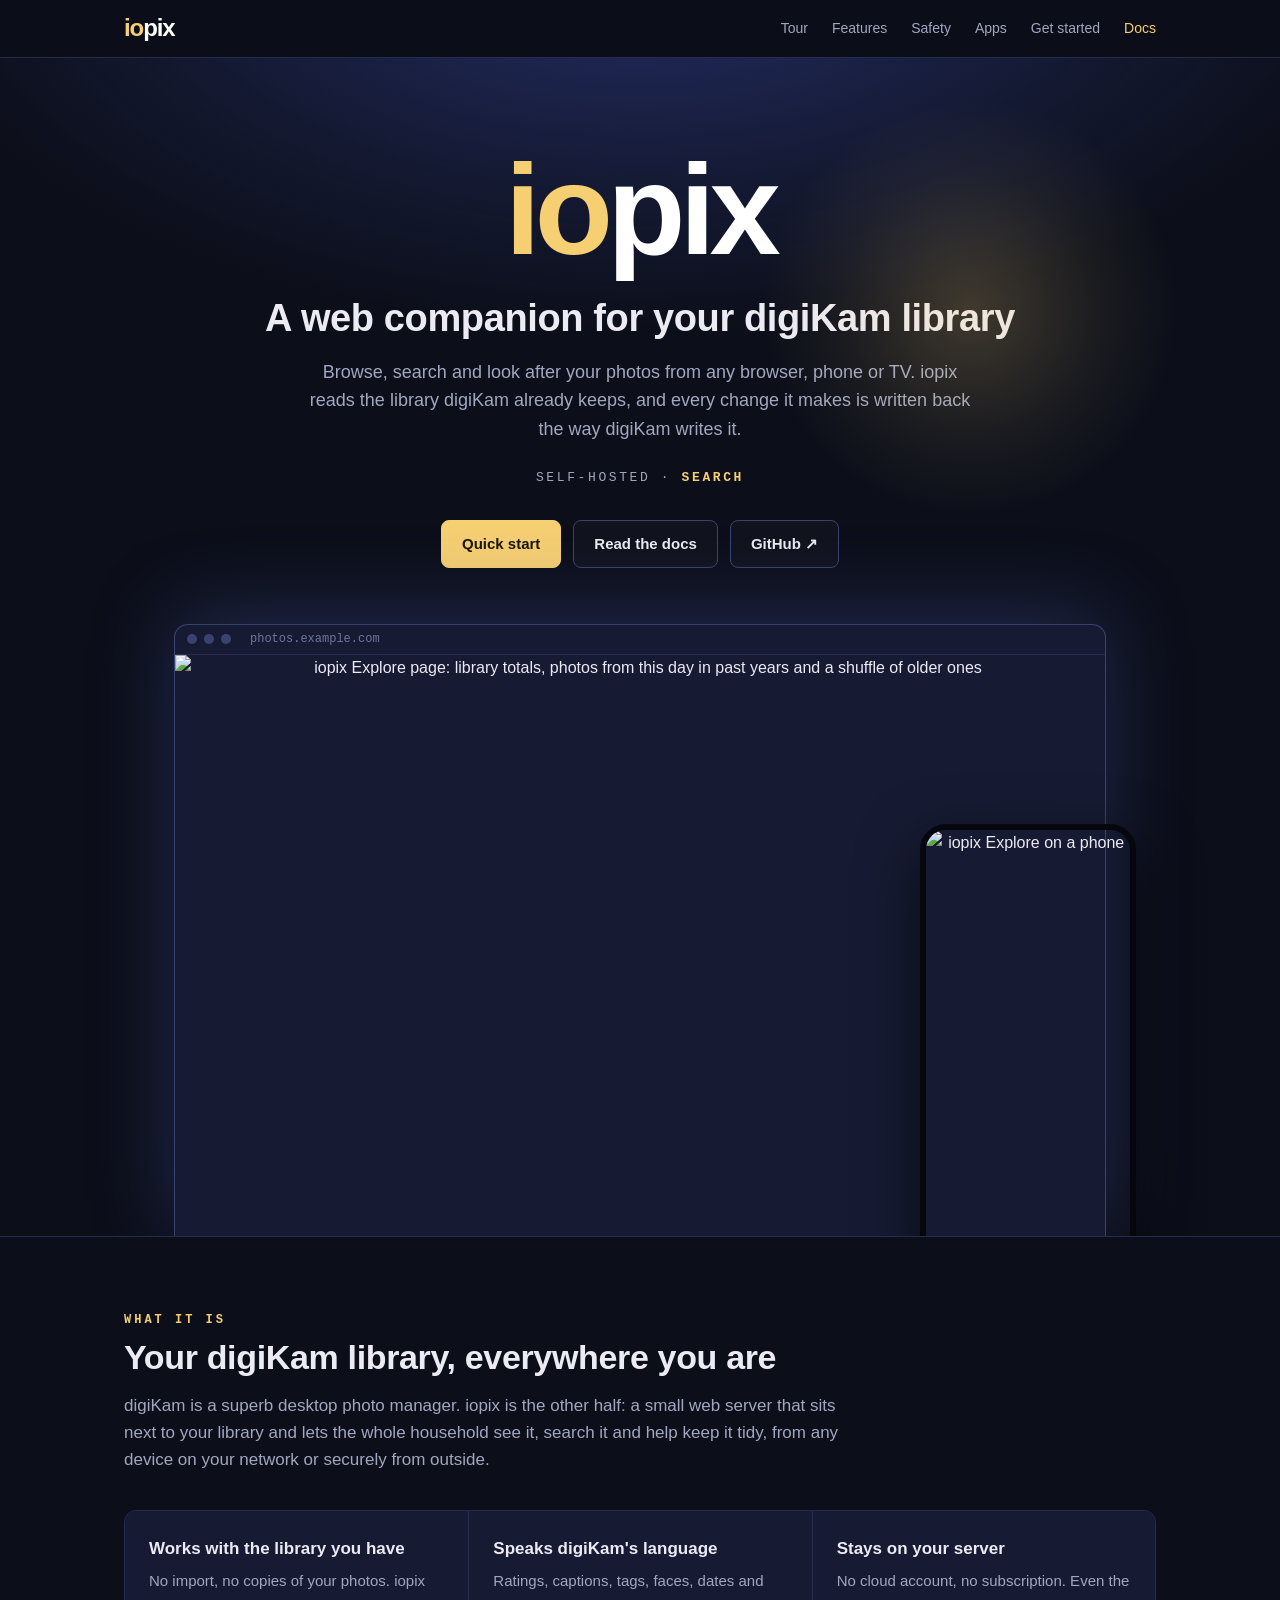
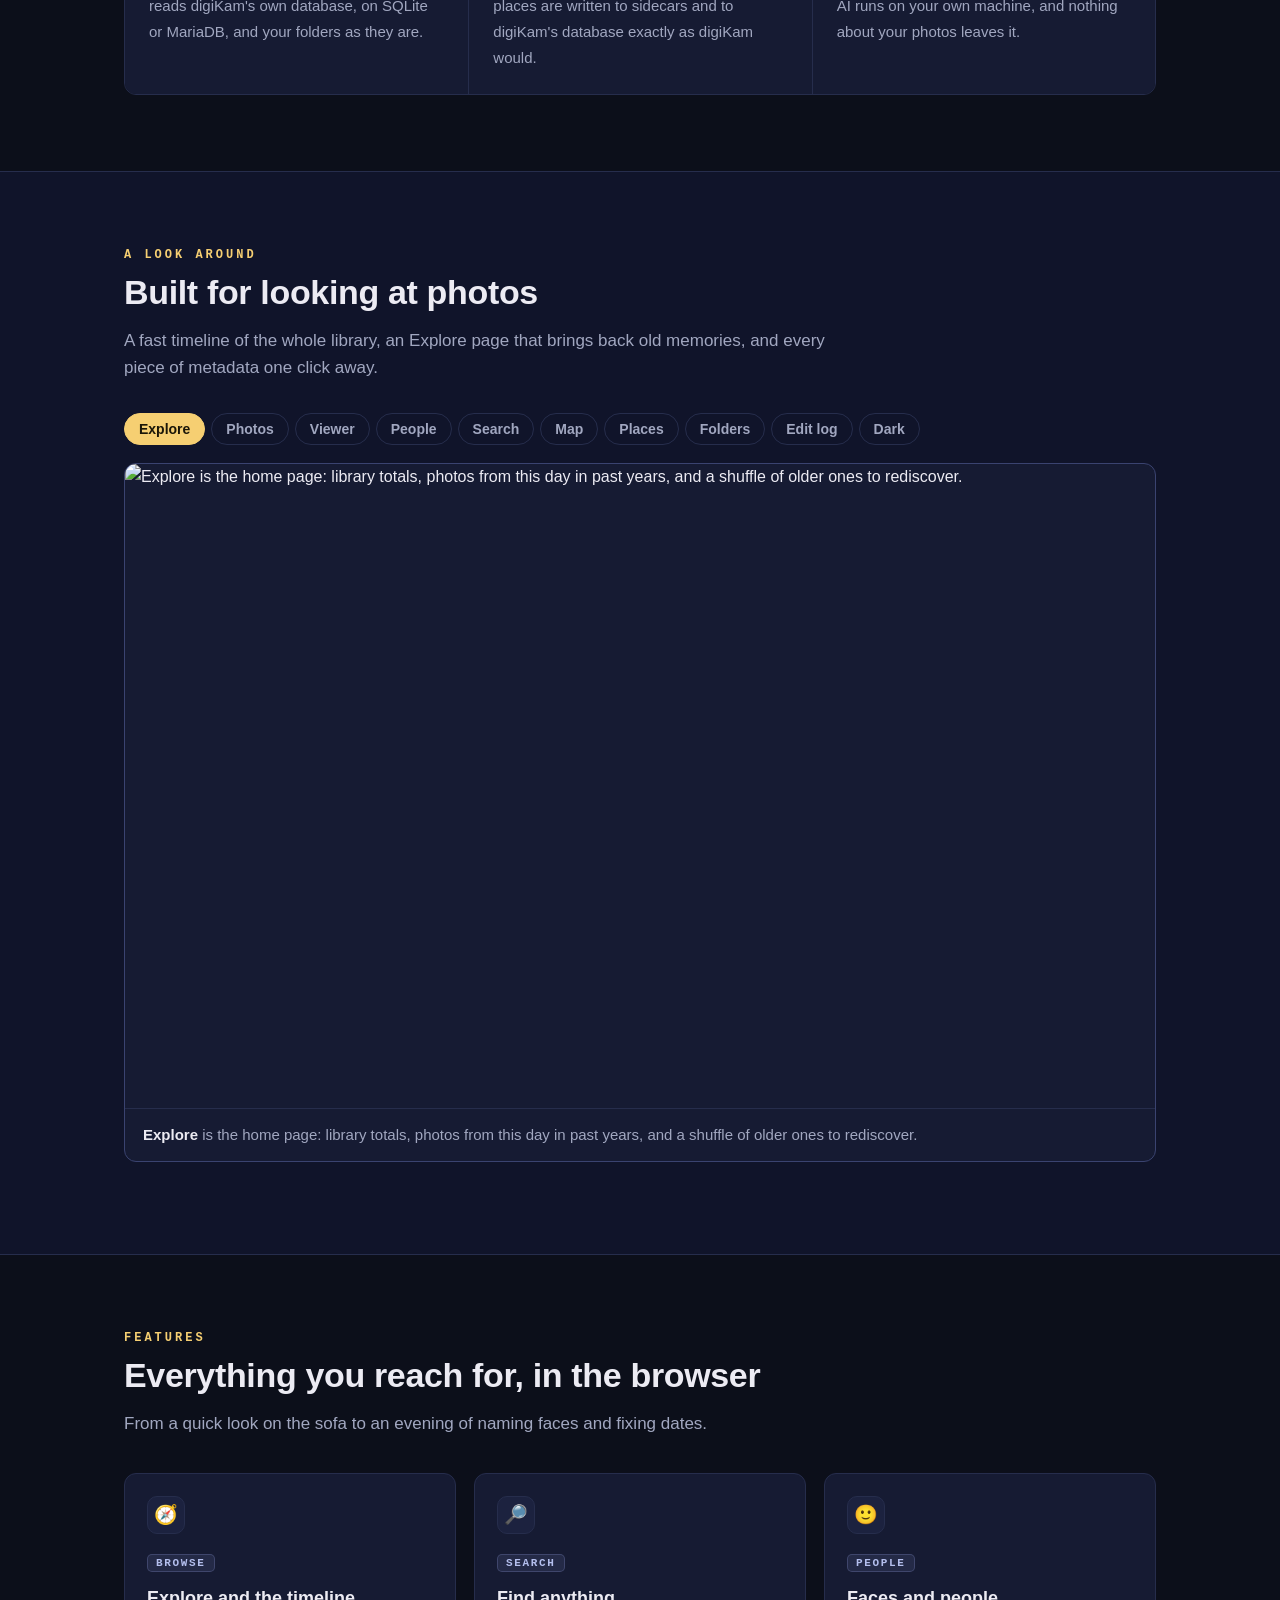
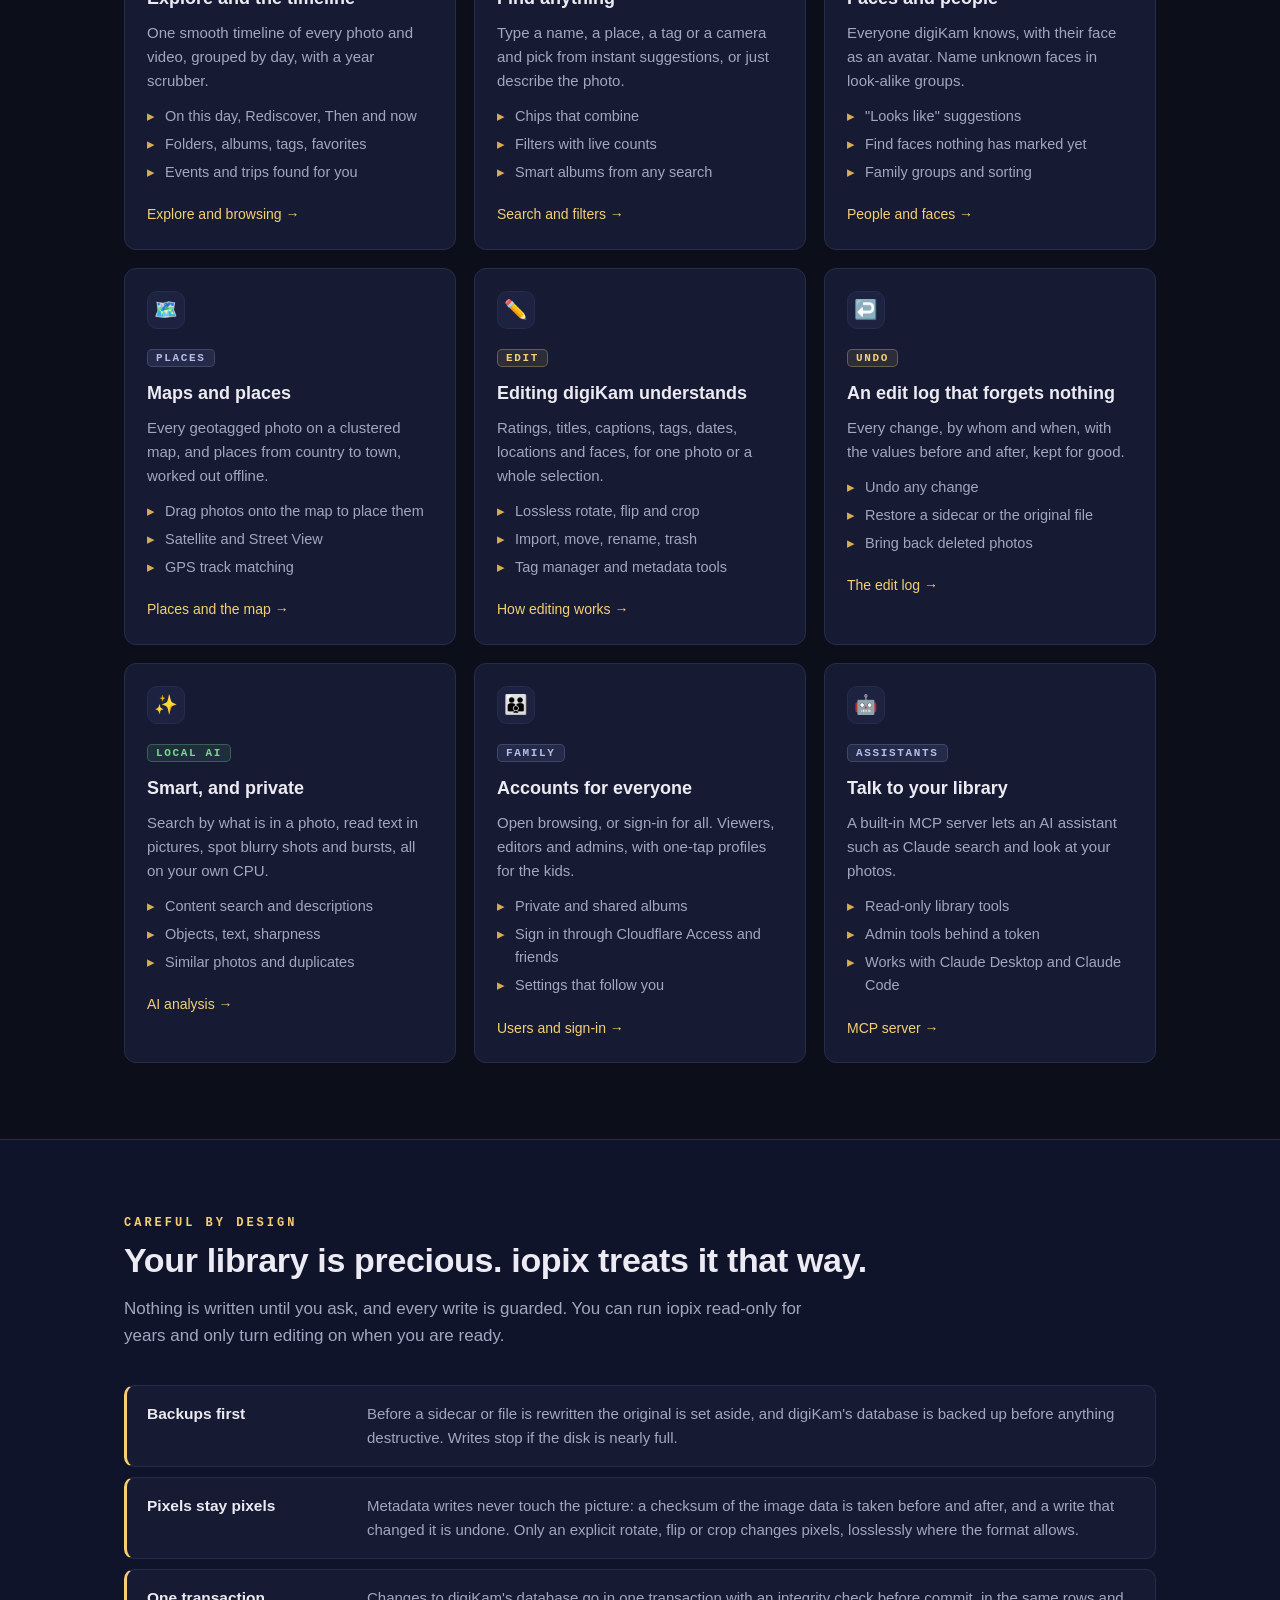
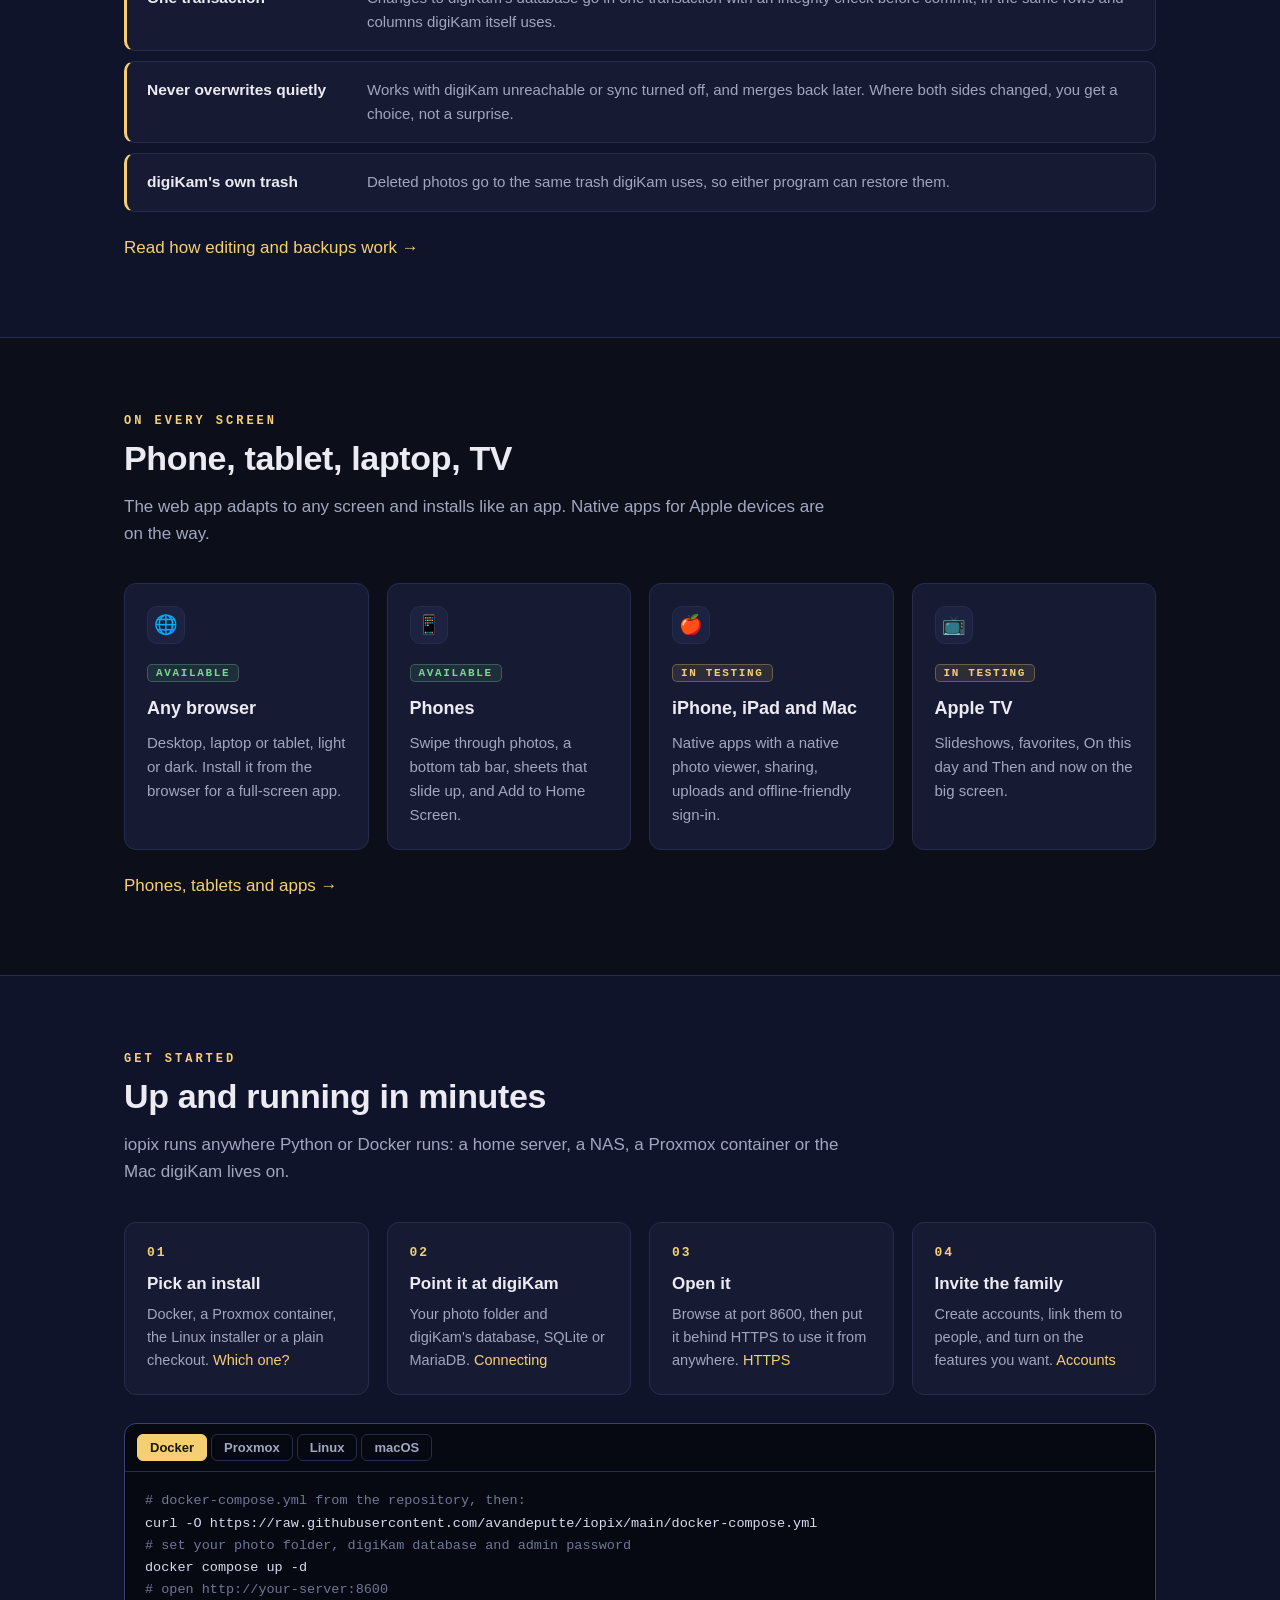
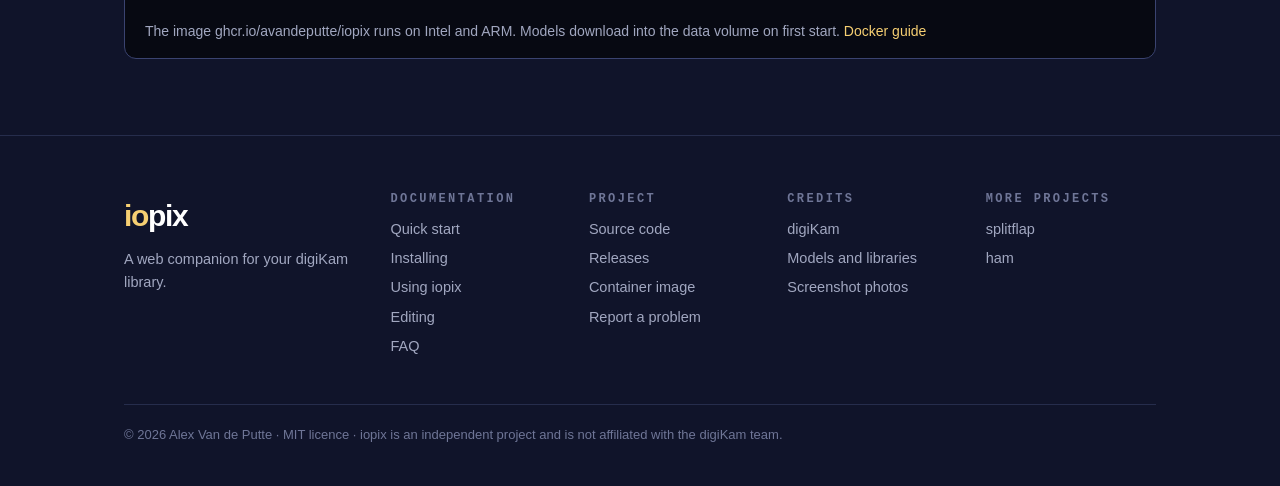
==== site/home/index.html @ 5d55054c "Add the iopix.net website (home page + docs) A hand-written home page and MkDocs Material documentat" ====
<!doctype html>
<html lang="en">
<head>
<meta charset="utf-8">
<meta name="viewport" content="width=device-width, initial-scale=1">
<title>iopix · a web companion for your digiKam library</title>
<meta name="description" content="iopix puts your digiKam photo library in the browser: browse, search, name faces, tag, map and edit from any device, written back the way digiKam writes it. Self-hosted, with local AI.">
<meta property="og:title" content="iopix · a web companion for your digiKam library">
<meta property="og:description" content="Browse, search and manage your digiKam library from any browser. Self-hosted, careful with your files, with local AI.">
<meta property="og:image" content="https://iopix.net/img/explore.jpg">
<meta property="og:url" content="https://iopix.net/">
<meta name="theme-color" content="#0c0f1a">
<link rel="icon" href="favicon.svg" type="image/svg+xml">
<link rel="canonical" href="https://iopix.net/">
<style>
:root{
  --bg:#0c0f1a;--bg2:#10142a;--card:#161b33;--card2:#1c223f;
  --line:#262d4c;--line2:#3a4370;
  --text:#ecebf3;--muted:#a1a7c0;--faint:#6f7697;
  --gold:#f6cf72;--gold-dim:#d6ad52;--gold-hi:#ffdc8c;--on-gold:#1a1608;
  --indigo:#3b4a8c;--indigo-lt:#8e9bdc;--sky:#b4bfee;--green:#7bd88f;
  --sans:-apple-system,BlinkMacSystemFont,'Segoe UI',Roboto,Helvetica,Arial,sans-serif;
  --mono:ui-monospace,SFMono-Regular,'Cascadia Mono','JetBrains Mono',Menlo,Consolas,monospace;
}
*{box-sizing:border-box}
html{scroll-behavior:smooth;scroll-padding-top:70px}
body{margin:0;background:var(--bg);color:var(--text);font:16px/1.6 var(--sans);-webkit-font-smoothing:antialiased}
a{color:var(--gold);text-decoration:none}
a:hover{text-decoration:underline}
img{max-width:100%;height:auto;display:block}
code{font:.9em var(--mono);background:var(--card2);border:1px solid var(--line);border-radius:6px;padding:.1em .4em}
.wrap{max-width:1080px;margin:0 auto;padding:0 24px}

/* wordmark: "io" sun gold, "pix" white on dark */
.wm{font-weight:800;letter-spacing:-.045em;white-space:nowrap}
.wm .io{color:var(--gold)}.wm .pix{color:#fff}

/* nav */
nav.top{position:sticky;top:0;z-index:10;height:58px;background:rgba(12,15,26,.85);backdrop-filter:blur(12px);-webkit-backdrop-filter:blur(12px);border-bottom:1px solid var(--line)}
nav.top .wrap{display:flex;align-items:center;height:100%;gap:28px}
nav.top .wm{font-size:24px}
nav.top .wm:hover{text-decoration:none}
nav.top .links{margin-left:auto;display:flex;gap:24px;font-size:14px}
nav.top .links a{color:var(--muted)}
nav.top .links a:hover{color:var(--text);text-decoration:none}
nav.top .links a.cta{color:var(--gold)}
@media (max-width:760px){nav.top .links a:not(.cta){display:none}}

/* hero */
header.hero{position:relative;overflow:hidden;padding:88px 0 0;text-align:center;
  background:radial-gradient(1000px 520px at 50% -10%,#26306a 0%,rgba(38,48,106,.35) 45%,transparent 75%),var(--bg)}
.sun{position:absolute;left:50%;top:40px;width:420px;height:420px;margin-left:120px;border-radius:50%;
  background:radial-gradient(circle,rgba(246,207,114,.22) 0%,rgba(246,207,114,.06) 45%,transparent 70%);pointer-events:none}
.hero .wm.big{font-size:clamp(64px,12vw,128px);line-height:1;display:inline-block}
.hero h1{font-size:clamp(24px,3.6vw,38px);line-height:1.2;margin:22px auto 0;max-width:780px;font-weight:700;letter-spacing:-.01em}
.hero .sub{color:var(--muted);font-size:18px;max-width:680px;margin:16px auto 0}
.rotor{font:13px var(--mono);color:var(--muted);letter-spacing:.2em;text-transform:uppercase;margin-top:26px;height:20px}
.rotor b{color:var(--gold);font-weight:600}
.btns{display:flex;gap:12px;justify-content:center;flex-wrap:wrap;margin-top:30px}
.btn{display:inline-block;padding:11px 20px;border-radius:8px;font-weight:600;font-size:15px;border:1px solid var(--line2);color:var(--text);background:rgba(255,255,255,.02)}
.btn:hover{text-decoration:none;border-color:var(--muted)}
.btn.primary{background:var(--gold);border-color:var(--gold);color:var(--on-gold)}
.btn.primary:hover{background:var(--gold-hi)}
.stage{position:relative;max-width:980px;margin:56px auto 0;padding:0 24px}
.frame{border:1px solid var(--line2);border-bottom:0;border-radius:14px 14px 0 0;overflow:hidden;background:var(--card);box-shadow:0 -10px 80px rgba(59,74,140,.45)}
.frame .bar{height:30px;display:flex;align-items:center;gap:7px;padding:0 12px;border-bottom:1px solid var(--line)}
.frame .bar i{width:10px;height:10px;border-radius:50%;background:var(--line2)}
.frame .bar span{margin-left:12px;font:12px var(--mono);color:var(--faint)}
.phone{position:absolute;right:-6px;bottom:-40px;width:22%;min-width:120px;border:6px solid #05070d;border-radius:26px;overflow:hidden;box-shadow:0 20px 60px rgba(0,0,0,.6)}
@media (max-width:640px){.phone{display:none}}

/* sections */
section{padding:76px 0;border-top:1px solid var(--line)}
section.alt{background:var(--bg2)}
.kicker{font:600 12px var(--mono);letter-spacing:.25em;text-transform:uppercase;color:var(--gold);margin:0 0 10px}
h2{font-size:clamp(26px,3.4vw,34px);line-height:1.2;margin:0;letter-spacing:-.01em}
.lead{color:var(--muted);font-size:17px;max-width:720px;margin:14px 0 0}
.grid{display:grid;gap:18px;margin-top:36px}
.g3{grid-template-columns:repeat(3,1fr)}.g2{grid-template-columns:repeat(2,1fr)}.g4{grid-template-columns:repeat(4,1fr)}
@media (max-width:900px){.g3,.g4{grid-template-columns:repeat(2,1fr)}}
@media (max-width:600px){.g3,.g4,.g2{grid-template-columns:1fr}}
.card{background:var(--card);border:1px solid var(--line);border-radius:12px;padding:22px;transition:transform .15s,border-color .15s}
.card:hover{transform:translateY(-2px);border-color:var(--line2)}
.card h3{margin:0 0 8px;font-size:18px}
.card p{margin:0;color:var(--muted);font-size:15px}
.card ul{margin:12px 0 0;padding:0;list-style:none;color:var(--muted);font-size:14.5px}
.card li{padding-left:18px;position:relative;margin:5px 0}
.card li::before{content:"▸";position:absolute;left:0;color:var(--gold-dim)}
.card .more{display:inline-block;margin-top:14px;font-size:14px}
.chip{display:inline-block;font:600 11px var(--mono);letter-spacing:.15em;text-transform:uppercase;color:var(--sky);background:rgba(142,155,220,.12);border:1px solid rgba(142,155,220,.25);border-radius:5px;padding:2px 8px;margin-bottom:12px}
.chip.gold{color:var(--gold);background:rgba(246,207,114,.1);border-color:rgba(246,207,114,.3)}
.chip.green{color:var(--green);background:rgba(123,216,143,.1);border-color:rgba(123,216,143,.3)}
.ico{width:38px;height:38px;border-radius:10px;display:grid;place-items:center;background:var(--card2);border:1px solid var(--line);margin-bottom:14px;font-size:19px}

/* three promises */
.promise{display:grid;grid-template-columns:repeat(3,1fr);gap:0;margin-top:36px;border:1px solid var(--line);border-radius:12px;overflow:hidden}
.promise div{padding:24px;background:var(--card)}
.promise div+div{border-left:1px solid var(--line)}
.promise b{display:block;font-size:17px;margin-bottom:6px}
.promise span{color:var(--muted);font-size:15px}
@media (max-width:760px){.promise{grid-template-columns:1fr}.promise div+div{border-left:0;border-top:1px solid var(--line)}}

/* tour */
.tabs{display:flex;flex-wrap:wrap;gap:6px;margin-top:32px}
.tabs button{font:600 14px var(--sans);color:var(--muted);background:transparent;border:1px solid var(--line);border-radius:999px;padding:7px 14px;cursor:pointer}
.tabs button:hover{color:var(--text);border-color:var(--line2)}
.tabs button[aria-selected=true]{color:var(--on-gold);background:var(--gold);border-color:var(--gold)}
.shot{margin-top:18px;border:1px solid var(--line2);border-radius:12px;overflow:hidden;background:var(--card)}
.shot img{width:100%;aspect-ratio:16/10;object-fit:cover}
.shot p{margin:0;padding:14px 18px;color:var(--muted);font-size:15px;border-top:1px solid var(--line)}
.shot p b{color:var(--text)}

/* safety stack */
.stack{margin-top:36px;display:grid;gap:10px}
.layer{display:grid;grid-template-columns:200px 1fr;gap:20px;align-items:start;background:var(--card);border:1px solid var(--line);border-left:3px solid var(--gold);border-radius:10px;padding:16px 20px}
.layer b{font-size:15.5px}
.layer span{color:var(--muted);font-size:15px}
@media (max-width:640px){.layer{grid-template-columns:1fr;gap:4px}}

/* install */
.steps{counter-reset:s;display:grid;grid-template-columns:repeat(4,1fr);gap:18px;margin-top:36px}
@media (max-width:900px){.steps{grid-template-columns:repeat(2,1fr)}}
@media (max-width:600px){.steps{grid-template-columns:1fr}}
.step{counter-increment:s;background:var(--card);border:1px solid var(--line);border-radius:12px;padding:22px}
.step::before{content:counter(s,decimal-leading-zero);display:block;font:700 13px var(--mono);color:var(--gold);letter-spacing:.15em;margin-bottom:10px}
.step h3{margin:0 0 6px;font-size:17px}
.step p{margin:0;color:var(--muted);font-size:14.5px}
.term{margin-top:28px;background:#070912;border:1px solid var(--line2);border-radius:12px;overflow:hidden}
.term .tabs{margin:0;padding:10px 12px;border-bottom:1px solid var(--line);gap:4px}
.term .tabs button{border-radius:6px;padding:5px 12px;font-size:13px}
.term pre{margin:0;padding:18px 20px;font:13.5px/1.65 var(--mono);color:#d8dcf0;overflow-x:auto}
.term pre .c{color:var(--faint)}
.term .note{padding:0 20px 16px;color:var(--muted);font-size:14px;margin:0}

/* footer */
footer{border-top:1px solid var(--line);padding:56px 0 40px;background:var(--bg2)}
.fcols{display:grid;grid-template-columns:1.4fr repeat(4,1fr);gap:28px}
@media (max-width:860px){.fcols{grid-template-columns:repeat(2,1fr)}}
.fcols h4{font:600 12px var(--mono);letter-spacing:.2em;text-transform:uppercase;color:var(--faint);margin:0 0 12px}
.fcols a{display:block;color:var(--muted);font-size:14.5px;margin:6px 0}
.fcols a:hover{color:var(--text)}
.fcols .wm{font-size:30px}
.fcols p{color:var(--muted);font-size:14.5px;margin:8px 0 0}
.fine{margin-top:40px;padding-top:20px;border-top:1px solid var(--line);color:var(--faint);font-size:13px}
@media (prefers-reduced-motion:reduce){*{transition:none!important;scroll-behavior:auto!important}}
</style>
</head>
<body>

<nav class="top"><div class="wrap">
  <a class="wm" href="./" aria-label="iopix home"><span class="io">io</span><span class="pix">pix</span></a>
  <div class="links">
    <a href="#tour">Tour</a>
    <a href="#features">Features</a>
    <a href="#careful">Safety</a>
    <a href="#apps">Apps</a>
    <a href="#start">Get started</a>
    <a class="cta" href="docs/">Docs</a>
  </div>
</div></nav>

<header class="hero">
  <div class="sun" aria-hidden="true"></div>
  <div class="wrap">
    <span class="wm big"><span class="io">io</span><span class="pix">pix</span></span>
    <h1>A web companion for your digiKam library</h1>
    <p class="sub">Browse, search and look after your photos from any browser, phone or TV. iopix reads the library digiKam already keeps, and every change it makes is written back the way digiKam writes it.</p>
    <div class="rotor" aria-hidden="true">Self-hosted · <b id="rotor">Browse</b></div>
    <div class="btns">
      <a class="btn primary" href="docs/start/quick-start/">Quick start</a>
      <a class="btn" href="docs/">Read the docs</a>
      <a class="btn" href="https://github.com/avandeputte/iopix">GitHub ↗</a>
    </div>
  </div>
  <div class="stage">
    <div class="frame">
      <div class="bar"><i></i><i></i><i></i><span>photos.example.com</span></div>
      <img src="img/explore.jpg" width="1920" height="1200" alt="iopix Explore page: library totals, photos from this day in past years and a shuffle of older ones">
    </div>
    <div class="phone"><img src="img/phone-explore.jpg" width="780" height="1688" alt="iopix Explore on a phone"></div>
  </div>
</header>

<section id="what">
  <div class="wrap">
    <p class="kicker">What it is</p>
    <h2>Your digiKam library, everywhere you are</h2>
    <p class="lead">digiKam is a superb desktop photo manager. iopix is the other half: a small web server that sits next to your library and lets the whole household see it, search it and help keep it tidy, from any device on your network or securely from outside.</p>
    <div class="promise">
      <div><b>Works with the library you have</b><span>No import, no copies of your photos. iopix reads digiKam's own database, on SQLite or MariaDB, and your folders as they are.</span></div>
      <div><b>Speaks digiKam's language</b><span>Ratings, captions, tags, faces, dates and places are written to sidecars and to digiKam's database exactly as digiKam would.</span></div>
      <div><b>Stays on your server</b><span>No cloud account, no subscription. Even the AI runs on your own machine, and nothing about your photos leaves it.</span></div>
    </div>
  </div>
</section>

<section id="tour" class="alt">
  <div class="wrap">
    <p class="kicker">A look around</p>
    <h2>Built for looking at photos</h2>
    <p class="lead">A fast timeline of the whole library, an Explore page that brings back old memories, and every piece of metadata one click away.</p>
    <div class="tabs" role="tablist" id="tourTabs"></div>
    <figure class="shot" style="margin-inline:0">
      <img id="tourImg" src="img/explore.jpg" width="1920" height="1200" alt="" loading="lazy">
      <p id="tourCap"></p>
    </figure>
  </div>
</section>

<section id="features">
  <div class="wrap">
    <p class="kicker">Features</p>
    <h2>Everything you reach for, in the browser</h2>
    <p class="lead">From a quick look on the sofa to an evening of naming faces and fixing dates.</p>
    <div class="grid g3">
      <div class="card"><div class="ico">🧭</div><span class="chip">Browse</span><h3>Explore and the timeline</h3><p>One smooth timeline of every photo and video, grouped by day, with a year scrubber.</p><ul><li>On this day, Rediscover, Then and now</li><li>Folders, albums, tags, favorites</li><li>Events and trips found for you</li></ul><a class="more" href="docs/use/explore/">Explore and browsing →</a></div>
      <div class="card"><div class="ico">🔎</div><span class="chip">Search</span><h3>Find anything</h3><p>Type a name, a place, a tag or a camera and pick from instant suggestions, or just describe the photo.</p><ul><li>Chips that combine</li><li>Filters with live counts</li><li>Smart albums from any search</li></ul><a class="more" href="docs/use/search/">Search and filters →</a></div>
      <div class="card"><div class="ico">🙂</div><span class="chip">People</span><h3>Faces and people</h3><p>Everyone digiKam knows, with their face as an avatar. Name unknown faces in look-alike groups.</p><ul><li>"Looks like" suggestions</li><li>Find faces nothing has marked yet</li><li>Family groups and sorting</li></ul><a class="more" href="docs/use/people/">People and faces →</a></div>
      <div class="card"><div class="ico">🗺️</div><span class="chip">Places</span><h3>Maps and places</h3><p>Every geotagged photo on a clustered map, and places from country to town, worked out offline.</p><ul><li>Drag photos onto the map to place them</li><li>Satellite and Street View</li><li>GPS track matching</li></ul><a class="more" href="docs/use/places/">Places and the map →</a></div>
      <div class="card"><div class="ico">✏️</div><span class="chip gold">Edit</span><h3>Editing digiKam understands</h3><p>Ratings, titles, captions, tags, dates, locations and faces, for one photo or a whole selection.</p><ul><li>Lossless rotate, flip and crop</li><li>Import, move, rename, trash</li><li>Tag manager and metadata tools</li></ul><a class="more" href="docs/edit/how-editing-works/">How editing works →</a></div>
      <div class="card"><div class="ico">↩️</div><span class="chip gold">Undo</span><h3>An edit log that forgets nothing</h3><p>Every change, by whom and when, with the values before and after, kept for good.</p><ul><li>Undo any change</li><li>Restore a sidecar or the original file</li><li>Bring back deleted photos</li></ul><a class="more" href="docs/edit/edit-log/">The edit log →</a></div>
      <div class="card"><div class="ico">✨</div><span class="chip green">Local AI</span><h3>Smart, and private</h3><p>Search by what is in a photo, read text in pictures, spot blurry shots and bursts, all on your own CPU.</p><ul><li>Content search and descriptions</li><li>Objects, text, sharpness</li><li>Similar photos and duplicates</li></ul><a class="more" href="docs/ai/overview/">AI analysis →</a></div>
      <div class="card"><div class="ico">👪</div><span class="chip">Family</span><h3>Accounts for everyone</h3><p>Open browsing, or sign-in for all. Viewers, editors and admins, with one-tap profiles for the kids.</p><ul><li>Private and shared albums</li><li>Sign in through Cloudflare Access and friends</li><li>Settings that follow you</li></ul><a class="more" href="docs/admin/users/">Users and sign-in →</a></div>
      <div class="card"><div class="ico">🤖</div><span class="chip">Assistants</span><h3>Talk to your library</h3><p>A built-in MCP server lets an AI assistant such as Claude search and look at your photos.</p><ul><li>Read-only library tools</li><li>Admin tools behind a token</li><li>Works with Claude Desktop and Claude Code</li></ul><a class="more" href="docs/integrations/mcp/">MCP server →</a></div>
    </div>
  </div>
</section>

<section id="careful" class="alt">
  <div class="wrap">
    <p class="kicker">Careful by design</p>
    <h2>Your library is precious. iopix treats it that way.</h2>
    <p class="lead">Nothing is written until you ask, and every write is guarded. You can run iopix read-only for years and only turn editing on when you are ready.</p>
    <div class="stack">
      <div class="layer"><b>Backups first</b><span>Before a sidecar or file is rewritten the original is set aside, and digiKam's database is backed up before anything destructive. Writes stop if the disk is nearly full.</span></div>
      <div class="layer"><b>Pixels stay pixels</b><span>Metadata writes never touch the picture: a checksum of the image data is taken before and after, and a write that changed it is undone. Only an explicit rotate, flip or crop changes pixels, losslessly where the format allows.</span></div>
      <div class="layer"><b>One transaction</b><span>Changes to digiKam's database go in one transaction with an integrity check before commit, in the same rows and columns digiKam itself uses.</span></div>
      <div class="layer"><b>Never overwrites quietly</b><span>Works with digiKam unreachable or sync turned off, and merges back later. Where both sides changed, you get a choice, not a surprise.</span></div>
      <div class="layer"><b>digiKam's own trash</b><span>Deleted photos go to the same trash digiKam uses, so either program can restore them.</span></div>
    </div>
    <p class="lead" style="margin-top:22px"><a href="docs/edit/how-editing-works/">Read how editing and backups work →</a></p>
  </div>
</section>

<section id="apps">
  <div class="wrap">
    <p class="kicker">On every screen</p>
    <h2>Phone, tablet, laptop, TV</h2>
    <p class="lead">The web app adapts to any screen and installs like an app. Native apps for Apple devices are on the way.</p>
    <div class="grid g4">
      <div class="card"><div class="ico">🌐</div><span class="chip green">Available</span><h3>Any browser</h3><p>Desktop, laptop or tablet, light or dark. Install it from the browser for a full-screen app.</p></div>
      <div class="card"><div class="ico">📱</div><span class="chip green">Available</span><h3>Phones</h3><p>Swipe through photos, a bottom tab bar, sheets that slide up, and Add to Home Screen.</p></div>
      <div class="card"><div class="ico">🍎</div><span class="chip gold">In testing</span><h3>iPhone, iPad and Mac</h3><p>Native apps with a native photo viewer, sharing, uploads and offline-friendly sign-in.</p></div>
      <div class="card"><div class="ico">📺</div><span class="chip gold">In testing</span><h3>Apple TV</h3><p>Slideshows, favorites, On this day and Then and now on the big screen.</p></div>
    </div>
    <p class="lead" style="margin-top:22px"><a href="docs/use/apps/">Phones, tablets and apps →</a></p>
  </div>
</section>

<section id="start" class="alt">
  <div class="wrap">
    <p class="kicker">Get started</p>
    <h2>Up and running in minutes</h2>
    <p class="lead">iopix runs anywhere Python or Docker runs: a home server, a NAS, a Proxmox container or the Mac digiKam lives on.</p>
    <div class="steps">
      <div class="step"><h3>Pick an install</h3><p>Docker, a Proxmox container, the Linux installer or a plain checkout. <a href="docs/install/choosing/">Which one?</a></p></div>
      <div class="step"><h3>Point it at digiKam</h3><p>Your photo folder and digiKam's database, SQLite or MariaDB. <a href="docs/connect/digikam/">Connecting</a></p></div>
      <div class="step"><h3>Open it</h3><p>Browse at port 8600, then put it behind HTTPS to use it from anywhere. <a href="docs/install/reverse-proxy/">HTTPS</a></p></div>
      <div class="step"><h3>Invite the family</h3><p>Create accounts, link them to people, and turn on the features you want. <a href="docs/admin/users/">Accounts</a></p></div>
    </div>
    <div class="term">
      <div class="tabs" role="tablist" id="instTabs"></div>
      <pre id="instCode"></pre>
      <p class="note" id="instNote"></p>
    </div>
  </div>
</section>

<footer>
  <div class="wrap">
    <div class="fcols">
      <div><span class="wm"><span class="io">io</span><span class="pix">pix</span></span><p>A web companion for your digiKam library.</p></div>
      <div><h4>Documentation</h4><a href="docs/start/quick-start/">Quick start</a><a href="docs/install/choosing/">Installing</a><a href="docs/use/explore/">Using iopix</a><a href="docs/edit/how-editing-works/">Editing</a><a href="docs/reference/faq/">FAQ</a></div>
      <div><h4>Project</h4><a href="https://github.com/avandeputte/iopix">Source code</a><a href="https://github.com/avandeputte/iopix/releases">Releases</a><a href="https://github.com/avandeputte/iopix/pkgs/container/iopix">Container image</a><a href="https://github.com/avandeputte/iopix/issues">Report a problem</a></div>
      <div><h4>Credits</h4><a href="https://www.digikam.org">digiKam</a><a href="docs/reference/credits/">Models and libraries</a><a href="docs/reference/credits/#screenshots">Screenshot photos</a></div>
      <div><h4>More projects</h4><a href="https://splitflap.iothing.net">splitflap</a><a href="https://ham.iothing.net">ham</a></div>
    </div>
    <div class="fine">© 2026 Alex Van de Putte · MIT licence · iopix is an independent project and is not affiliated with the digiKam team.</div>
  </div>
</footer>

<script>
(function(){
  var words=['Browse','Search','Name faces','Tag','Map','Rate','Undo','Share'],i=0,el=document.getElementById('rotor');
  if(!matchMedia('(prefers-reduced-motion: reduce)').matches)setInterval(function(){i=(i+1)%words.length;el.textContent=words[i]},1800);

  function tabs(box,items,show){
    items.forEach(function(it,n){
      var b=document.createElement('button');b.type='button';b.role='tab';b.textContent=it.t;
      b.onclick=function(){[].forEach.call(box.children,function(x){x.setAttribute('aria-selected','false')});b.setAttribute('aria-selected','true');show(it)};
      box.appendChild(b);if(!n)b.click();
    });
  }
  var shots=[
    {t:'Explore',f:'explore',c:'<b>Explore</b> is the home page: library totals, photos from this day in past years, and a shuffle of older ones to rediscover.'},
    {t:'Photos',f:'photos',c:'<b>Photos</b> is the whole library as one timeline, grouped by day, with a year scrubber and three tile sizes.'},
    {t:'Viewer',f:'viewer',c:'<b>The viewer</b> with its info panel: rating, title, caption, named faces, tags, place and camera, each a link to similar photos.'},
    {t:'People',f:'people',c:'<b>People</b> from digiKam\'s face regions, with face avatars, groups and look-alike suggestions for unnamed faces.'},
    {t:'Search',f:'search',c:'<b>Search</b> across tags, captions, places, text in photos and what the photos show.'},
    {t:'Map',f:'map',c:'<b>Map</b> of every geotagged photo in clusters, with a day\'s trail and drag-and-drop placing.'},
    {t:'Places',f:'places',c:'<b>Places</b> from country to town, worked out offline from each photo\'s GPS position.'},
    {t:'Folders',f:'folders',c:'<b>Folders</b> are digiKam\'s albums as they are on disk, with captions and cover photos.'},
    {t:'Edit log',f:'edit-log',c:'<b>The edit log</b> keeps every change with its before and after values, and offers Undo.'},
    {t:'Dark',f:'explore-dark',c:'<b>Dark theme</b>, or follow the device. Light is the default.'}
  ];
  var img=document.getElementById('tourImg'),cap=document.getElementById('tourCap');
  tabs(document.getElementById('tourTabs'),shots,function(s){img.src='img/'+s.f+'.jpg';img.alt=cap.textContent;cap.innerHTML=s.c;img.alt=cap.textContent});
  shots.forEach(function(s){var p=new Image();p.loading='lazy';p.src='img/'+s.f+'.jpg'});

  var inst=[
    {t:'Docker',c:'<span class="c"># docker-compose.yml from the repository, then:</span>\ncurl -O https://raw.githubusercontent.com/avandeputte/iopix/main/docker-compose.yml\n<span class="c"># set your photo folder, digiKam database and admin password</span>\ndocker compose up -d\n<span class="c"># open http://your-server:8600</span>',n:'The image ghcr.io/avandeputte/iopix runs on Intel and ARM. Models download into the data volume on first start. <a href="docs/install/docker/">Docker guide</a>'},
    {t:'Proxmox',c:'<span class="c"># on the Proxmox host, as root</span>\nbash -c "$(curl -fsSL https://raw.githubusercontent.com/avandeputte/iopix/main/proxmox/ct/iopix.sh)"',n:'Creates a Debian container, mounts your library, asks which features you want, and starts the service. <a href="docs/install/proxmox/">Proxmox guide</a>'},
    {t:'Linux',c:'<span class="c"># download iopix-install.sh from the latest release, then as root:</span>\nsh iopix-install.sh --photos /srv/photos --digikam-db /srv/digikamDB',n:'One self-extracting file. Installs system packages, a systemd service and the features you choose. <a href="docs/install/linux/">Linux installer guide</a>'},
    {t:'macOS',c:'git clone https://github.com/avandeputte/iopix && cd iopix\n./setup.sh',n:'Asks where your photos are, tests the database, installs what is missing with Homebrew, and can start iopix at login. <a href="docs/install/setup-script/">setup.sh guide</a>'}
  ];
  var code=document.getElementById('instCode'),note=document.getElementById('instNote');
  tabs(document.getElementById('instTabs'),inst,function(s){code.innerHTML=s.c;note.innerHTML=s.n});
})();
</script>
</body>
</html>
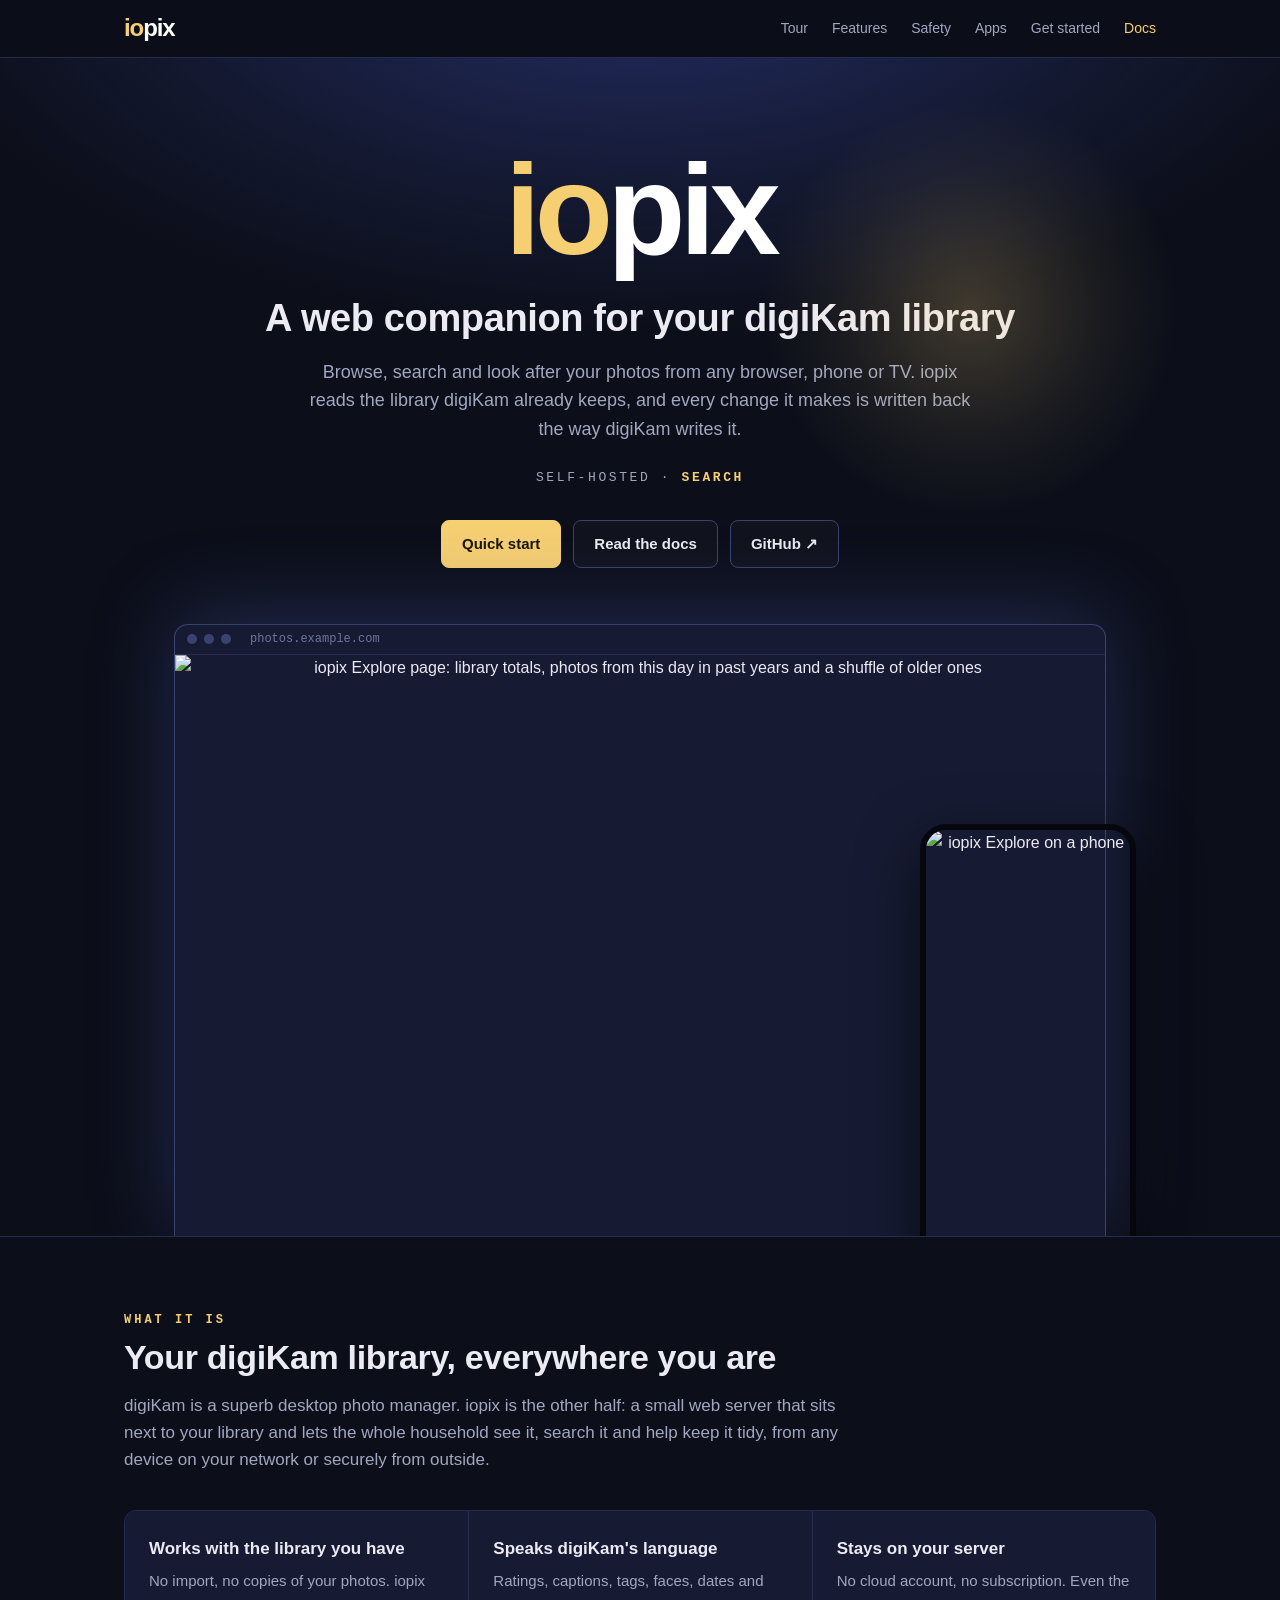
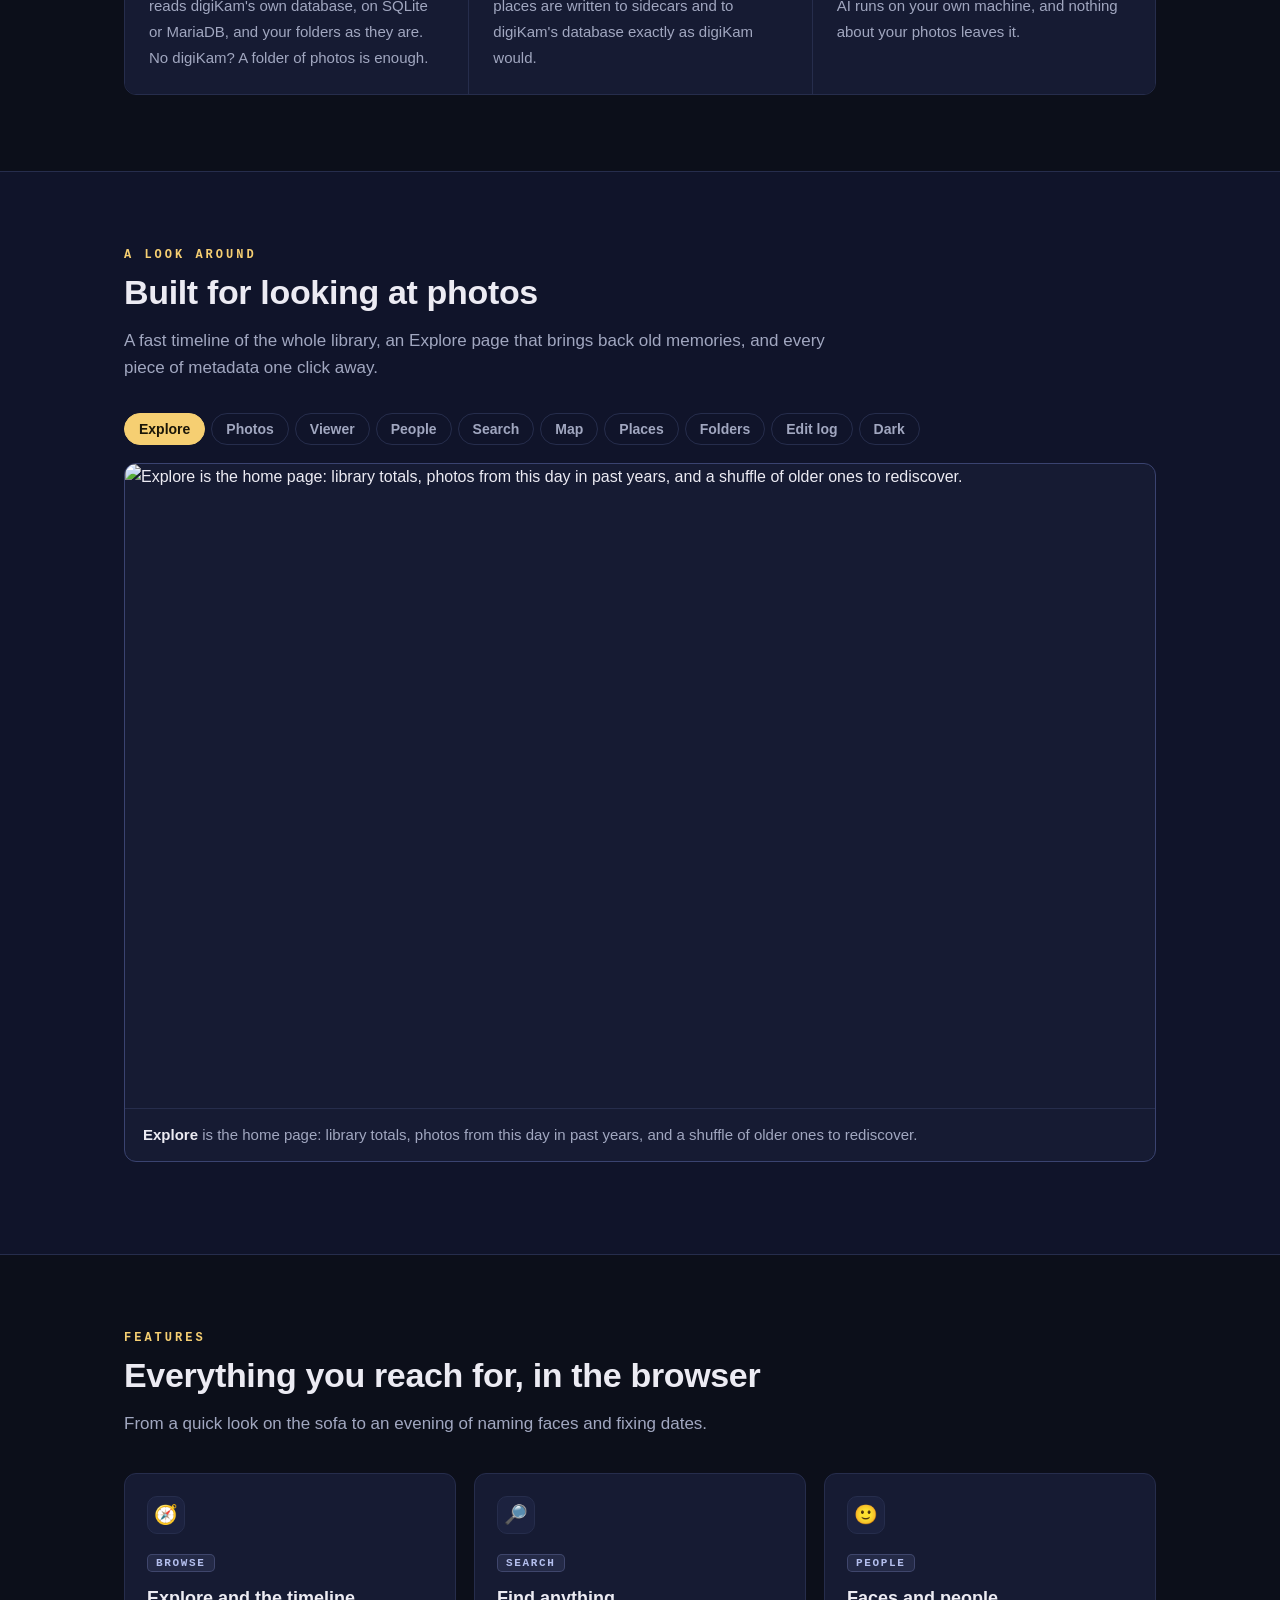
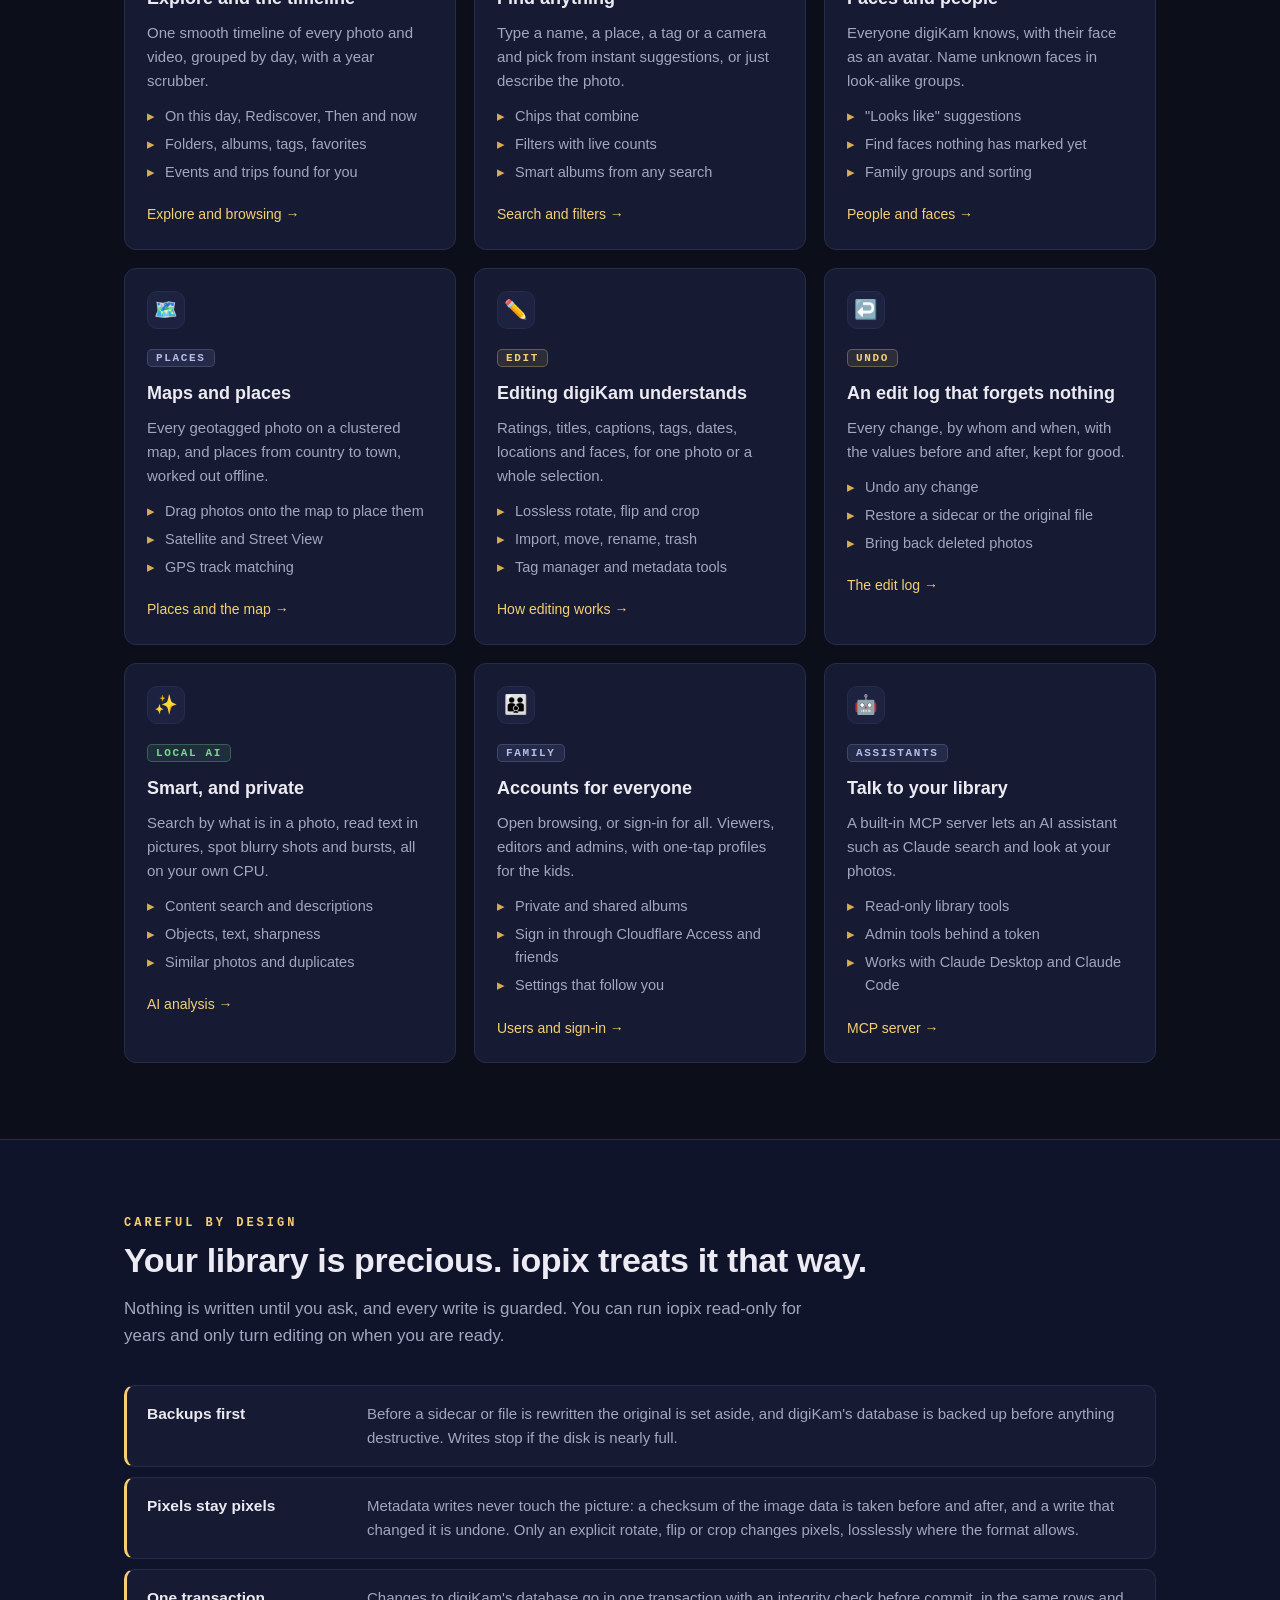
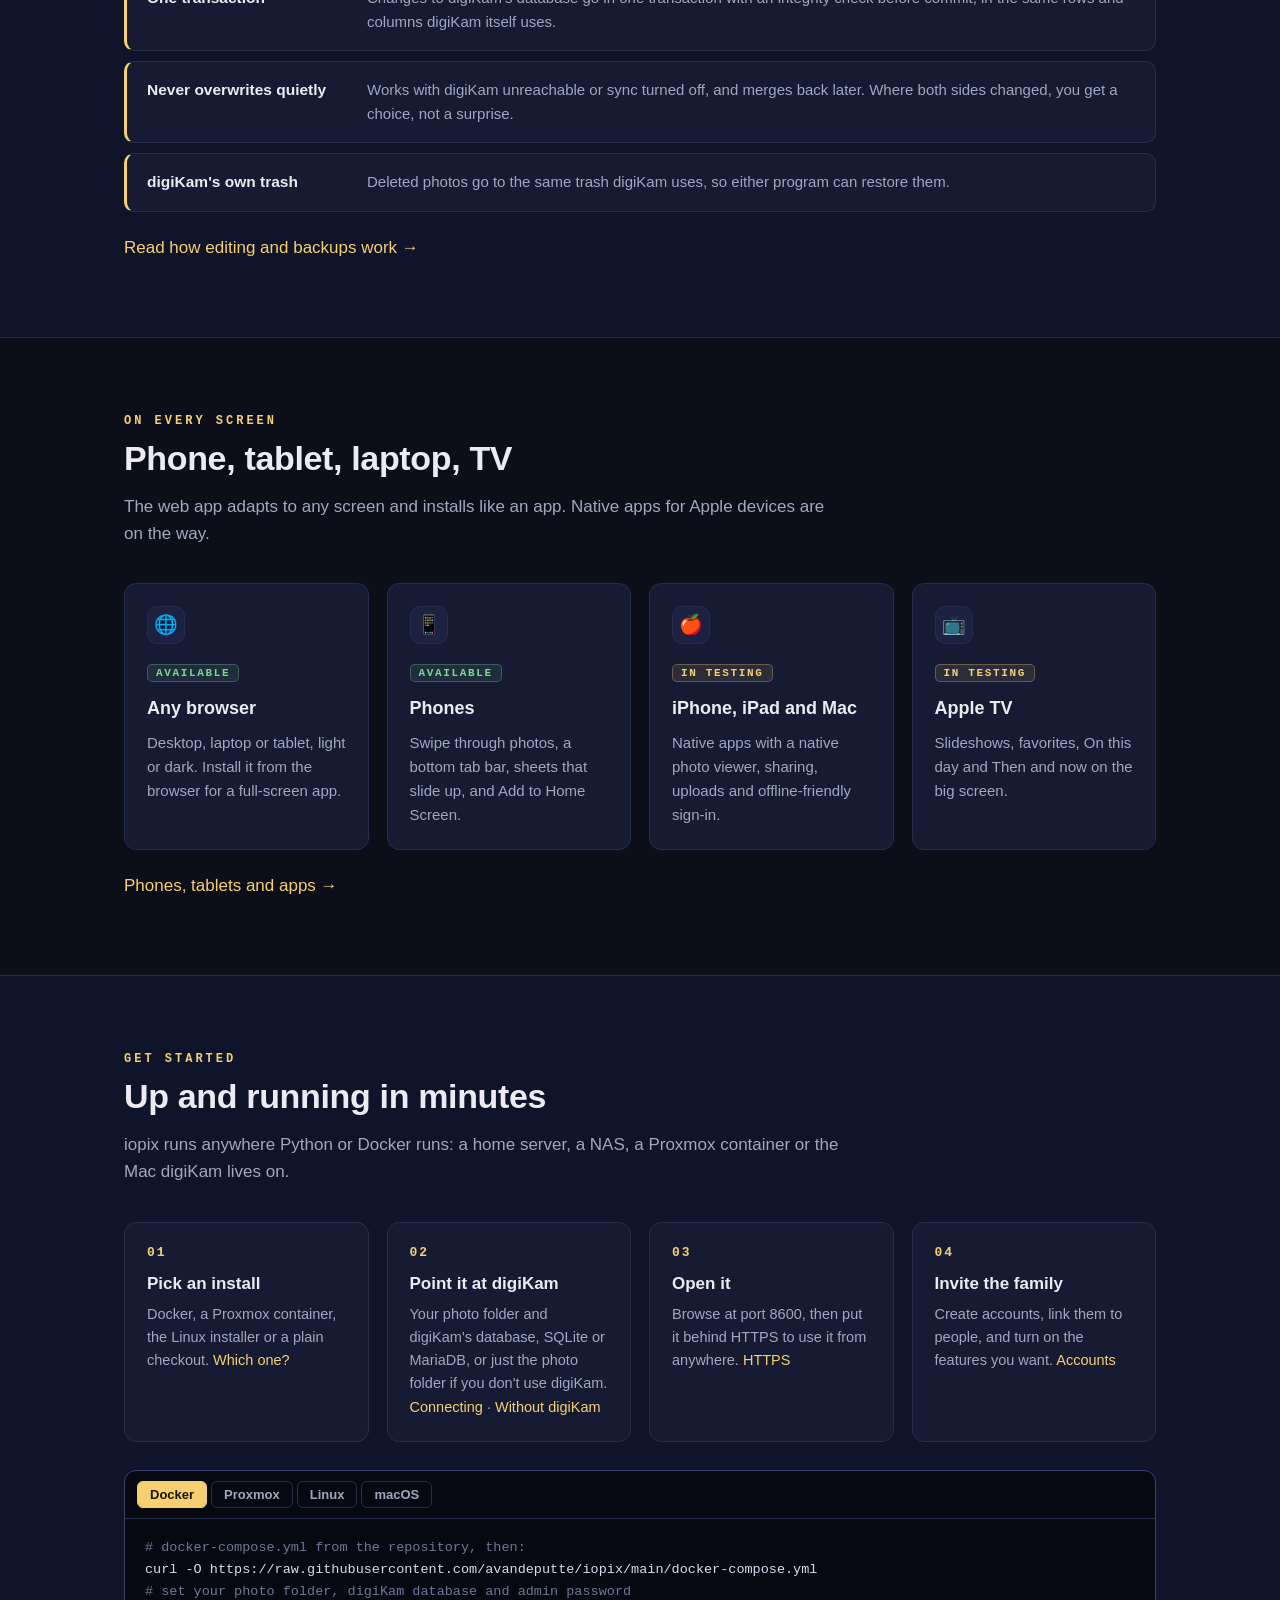
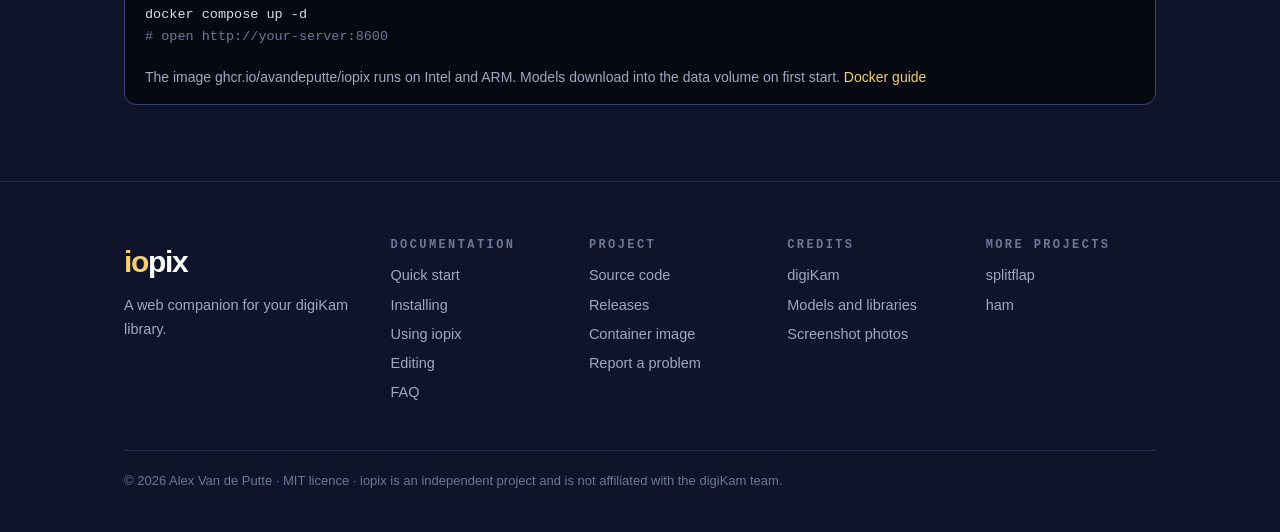
==== commit 227f0f5f: "site: using iopix without digiKam (new page, install pages, quick start, FAQ, home page) Co-Authored" ====
--- a/site/home/index.html
+++ b/site/home/index.html
@@ -187,7 +187,7 @@
     <h2>Your digiKam library, everywhere you are</h2>
     <p class="lead">digiKam is a superb desktop photo manager. iopix is the other half: a small web server that sits next to your library and lets the whole household see it, search it and help keep it tidy, from any device on your network or securely from outside.</p>
     <div class="promise">
-      <div><b>Works with the library you have</b><span>No import, no copies of your photos. iopix reads digiKam's own database, on SQLite or MariaDB, and your folders as they are.</span></div>
+      <div><b>Works with the library you have</b><span>No import, no copies of your photos. iopix reads digiKam's own database, on SQLite or MariaDB, and your folders as they are. No digiKam? A folder of photos is enough.</span></div>
       <div><b>Speaks digiKam's language</b><span>Ratings, captions, tags, faces, dates and places are written to sidecars and to digiKam's database exactly as digiKam would.</span></div>
       <div><b>Stays on your server</b><span>No cloud account, no subscription. Even the AI runs on your own machine, and nothing about your photos leaves it.</span></div>
     </div>
@@ -264,7 +264,7 @@
     <p class="lead">iopix runs anywhere Python or Docker runs: a home server, a NAS, a Proxmox container or the Mac digiKam lives on.</p>
     <div class="steps">
       <div class="step"><h3>Pick an install</h3><p>Docker, a Proxmox container, the Linux installer or a plain checkout. <a href="docs/install/choosing/">Which one?</a></p></div>
-      <div class="step"><h3>Point it at digiKam</h3><p>Your photo folder and digiKam's database, SQLite or MariaDB. <a href="docs/connect/digikam/">Connecting</a></p></div>
+      <div class="step"><h3>Point it at digiKam</h3><p>Your photo folder and digiKam's database, SQLite or MariaDB, or just the photo folder if you don't use digiKam. <a href="docs/connect/digikam/">Connecting</a> · <a href="docs/connect/no-digikam/">Without digiKam</a></p></div>
       <div class="step"><h3>Open it</h3><p>Browse at port 8600, then put it behind HTTPS to use it from anywhere. <a href="docs/install/reverse-proxy/">HTTPS</a></p></div>
       <div class="step"><h3>Invite the family</h3><p>Create accounts, link them to people, and turn on the features you want. <a href="docs/admin/users/">Accounts</a></p></div>
     </div>
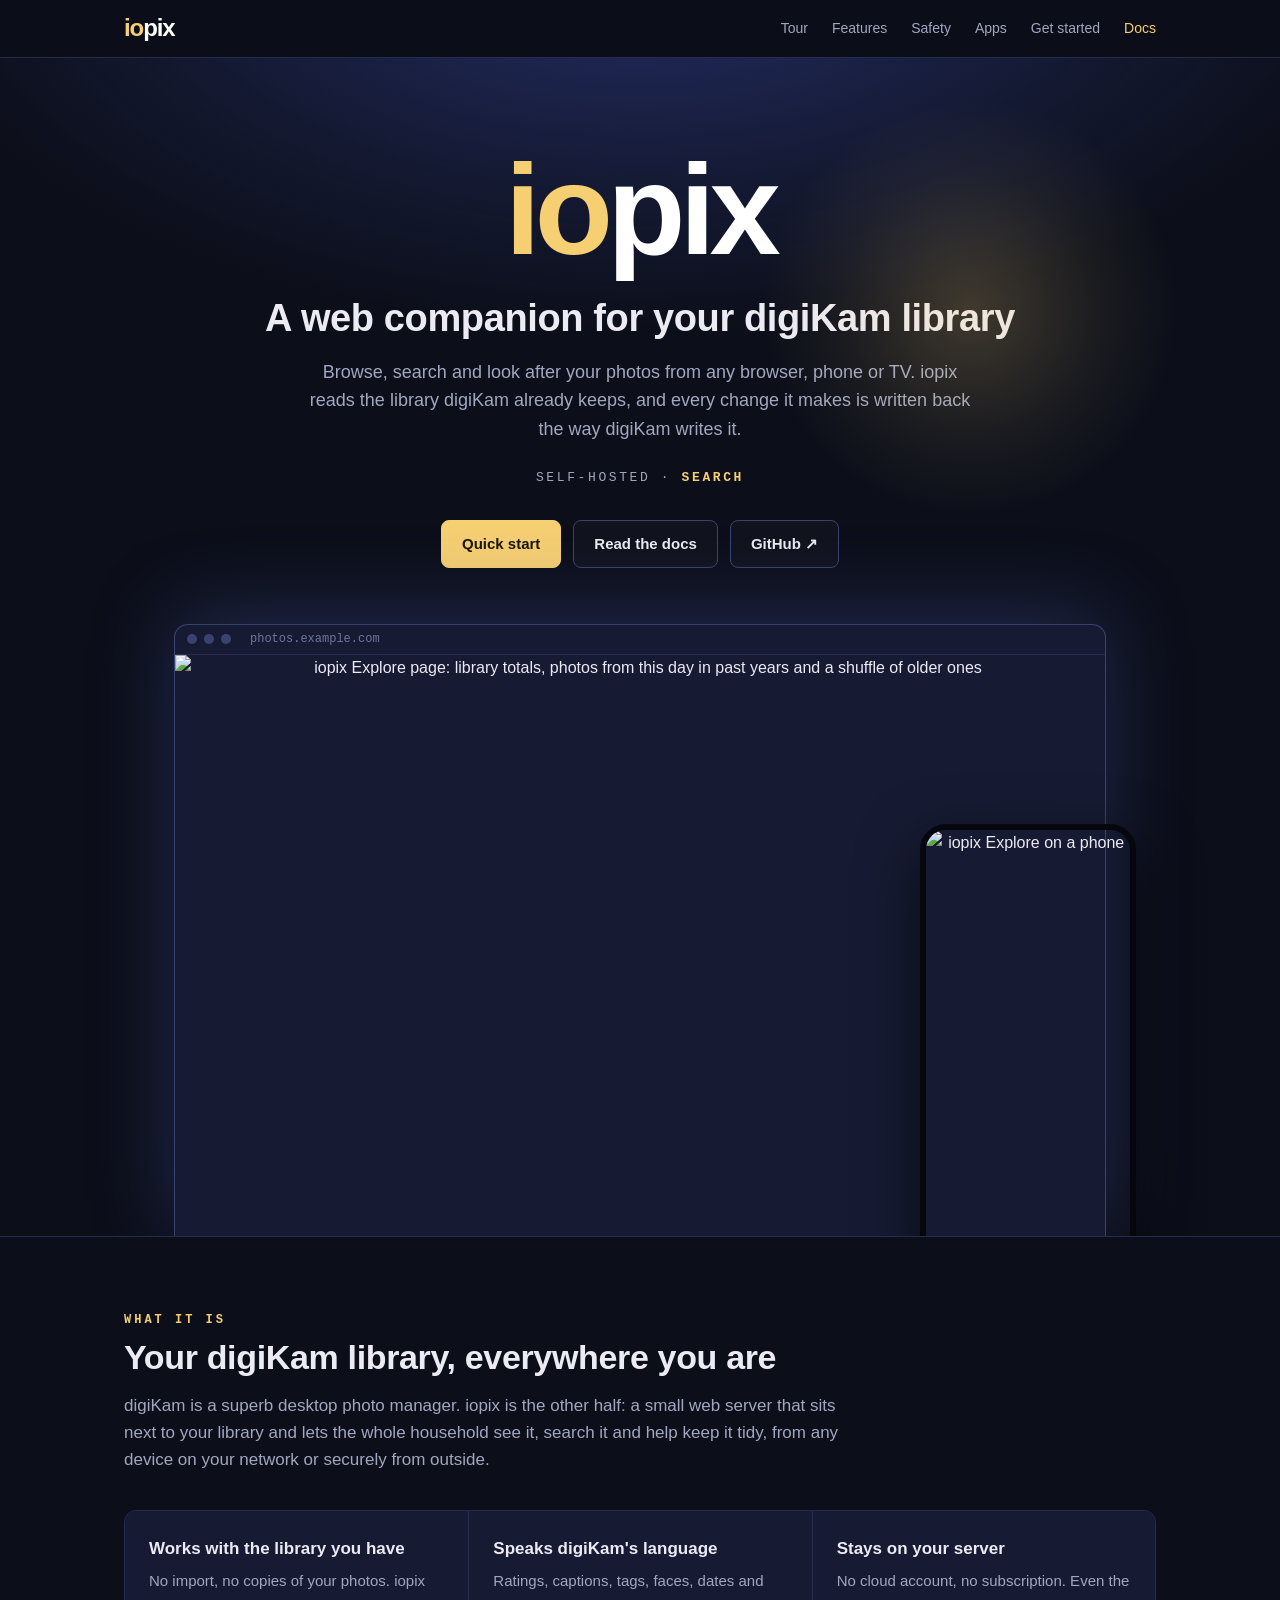
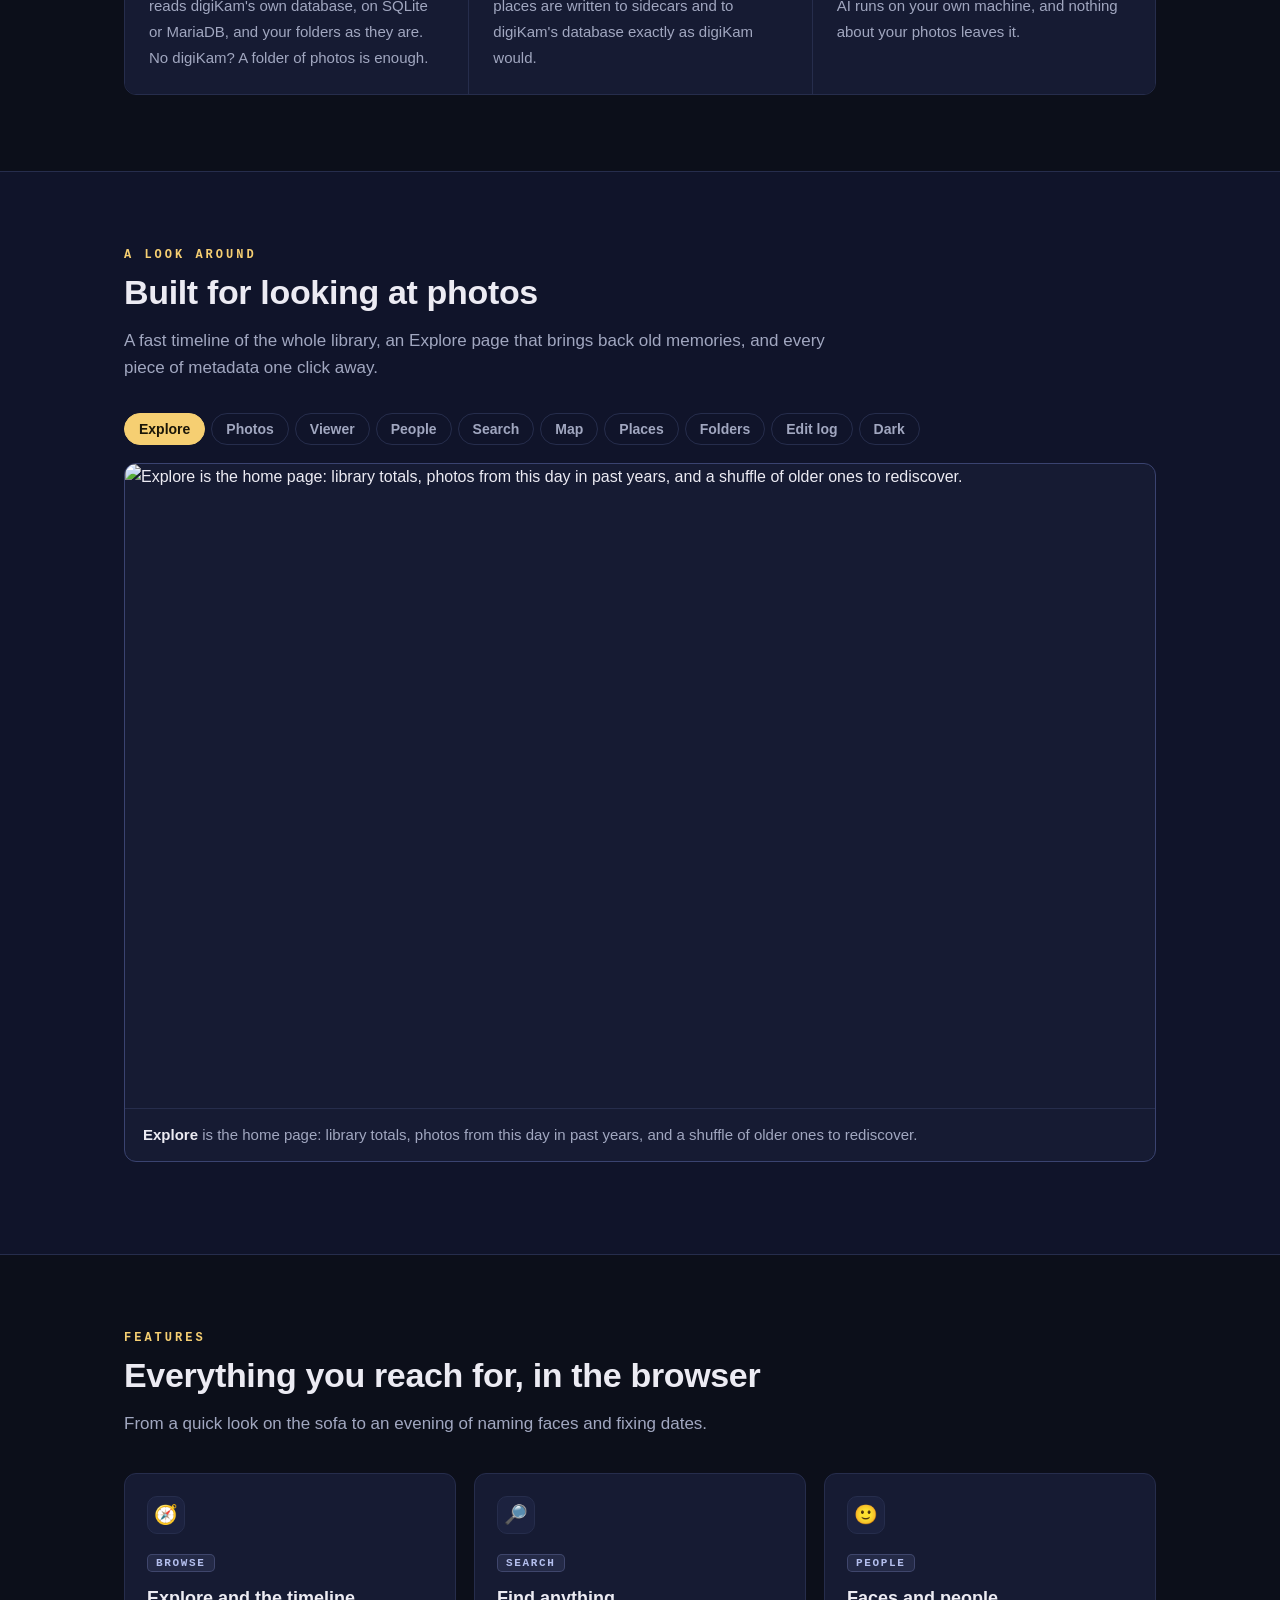
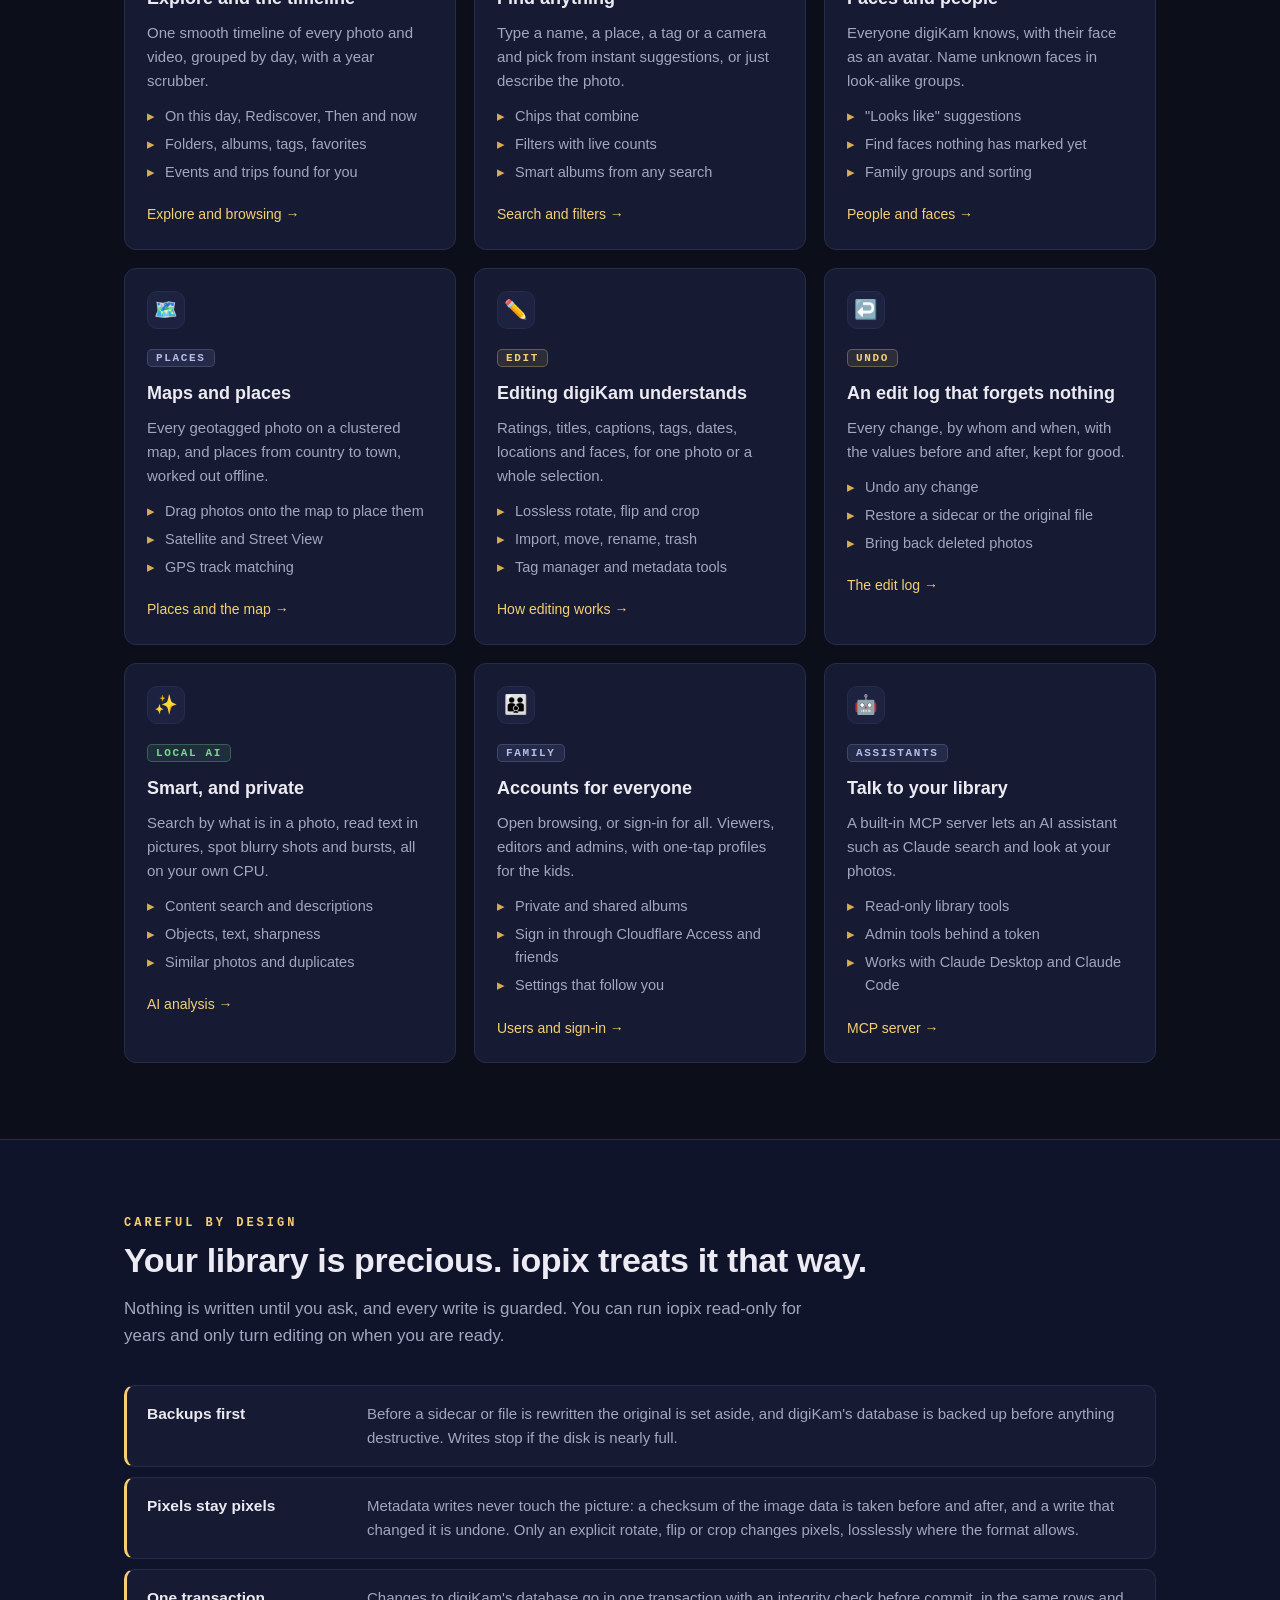
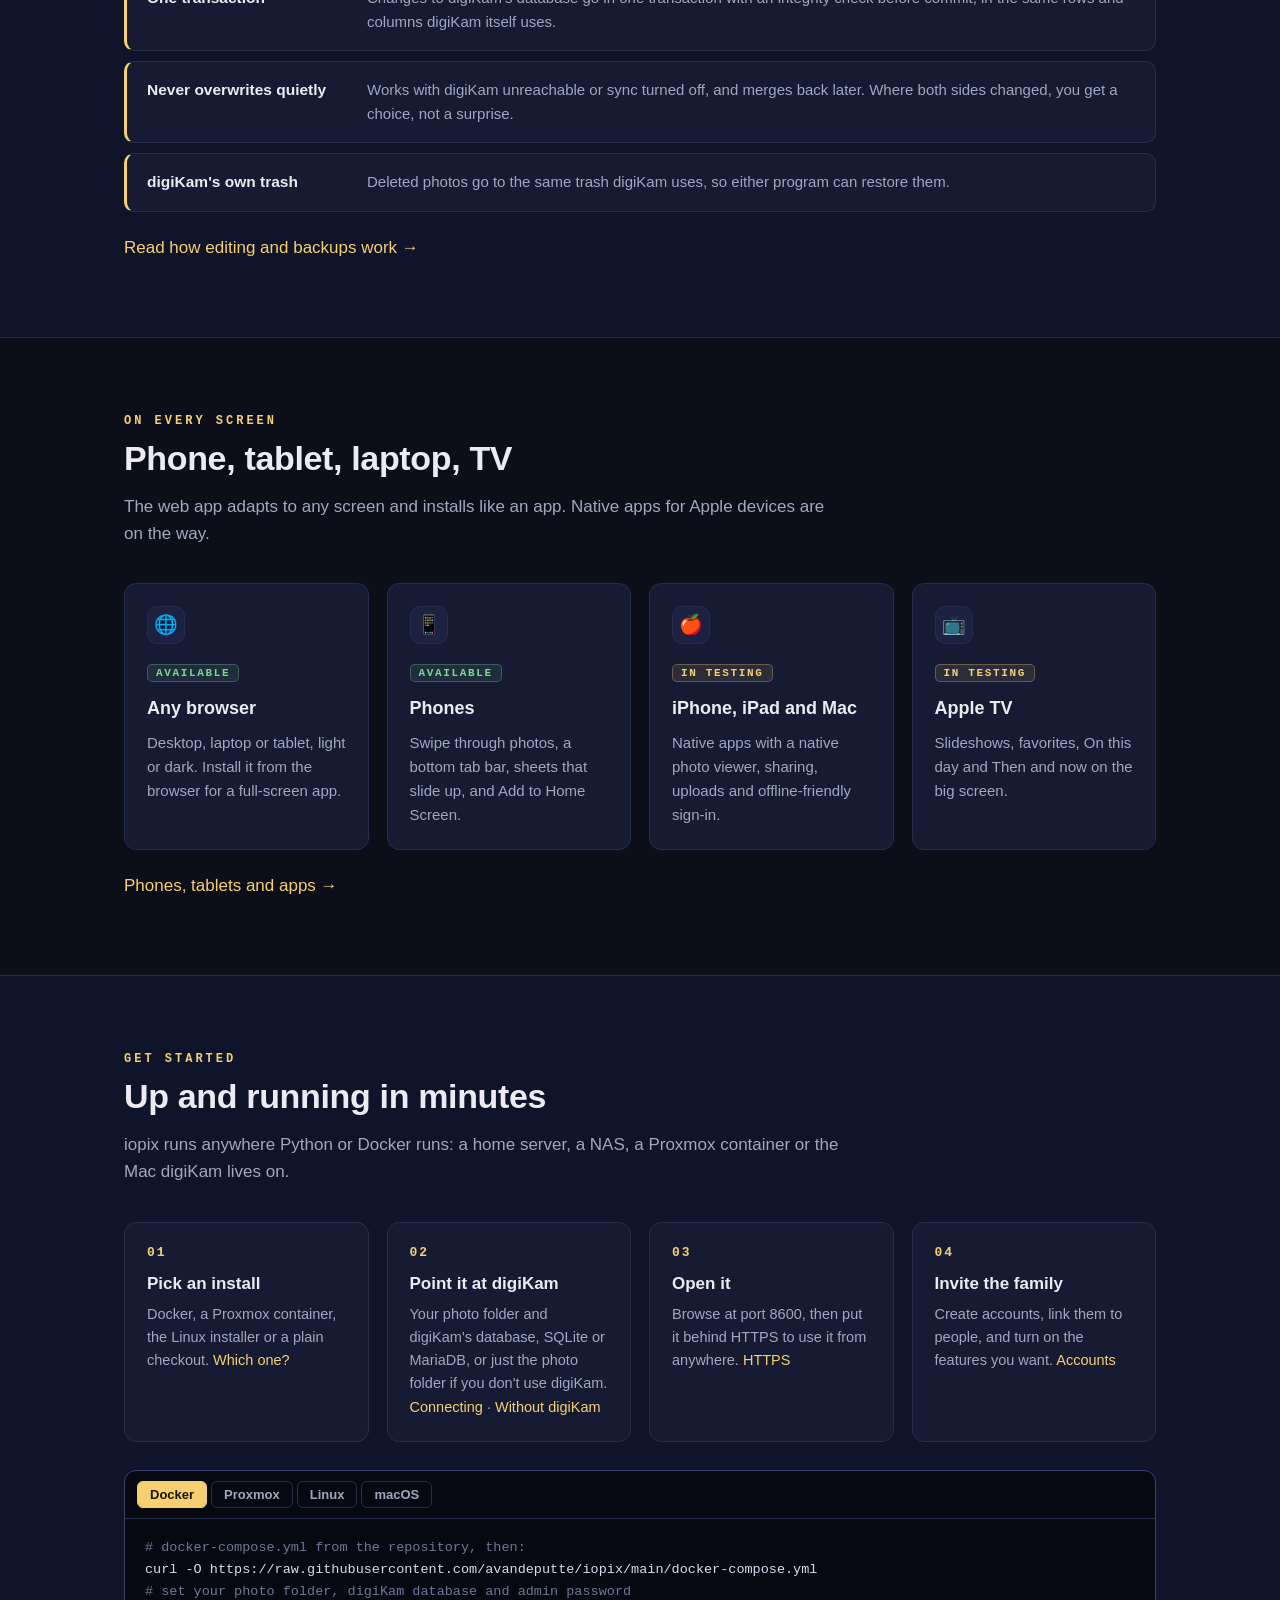
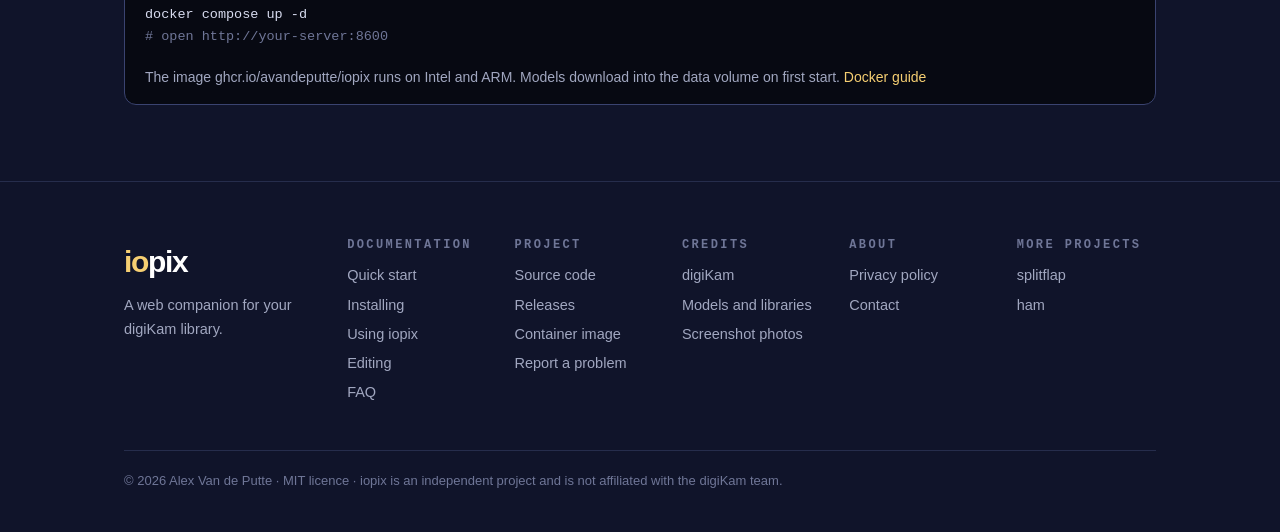
==== commit b6676559: "site: privacy policy at /privacy for the App Store, linked from the footer Co-Authored-By: Claude Op" ====
--- a/site/home/index.html
+++ b/site/home/index.html
@@ -134,7 +134,7 @@
 
 /* footer */
 footer{border-top:1px solid var(--line);padding:56px 0 40px;background:var(--bg2)}
-.fcols{display:grid;grid-template-columns:1.4fr repeat(4,1fr);gap:28px}
+.fcols{display:grid;grid-template-columns:1.4fr repeat(5,1fr);gap:28px}
 @media (max-width:860px){.fcols{grid-template-columns:repeat(2,1fr)}}
 .fcols h4{font:600 12px var(--mono);letter-spacing:.2em;text-transform:uppercase;color:var(--faint);margin:0 0 12px}
 .fcols a{display:block;color:var(--muted);font-size:14.5px;margin:6px 0}
@@ -283,6 +283,7 @@
       <div><h4>Documentation</h4><a href="docs/start/quick-start/">Quick start</a><a href="docs/install/choosing/">Installing</a><a href="docs/use/explore/">Using iopix</a><a href="docs/edit/how-editing-works/">Editing</a><a href="docs/reference/faq/">FAQ</a></div>
       <div><h4>Project</h4><a href="https://github.com/avandeputte/iopix">Source code</a><a href="https://github.com/avandeputte/iopix/releases">Releases</a><a href="https://github.com/avandeputte/iopix/pkgs/container/iopix">Container image</a><a href="https://github.com/avandeputte/iopix/issues">Report a problem</a></div>
       <div><h4>Credits</h4><a href="https://www.digikam.org">digiKam</a><a href="docs/reference/credits/">Models and libraries</a><a href="docs/reference/credits/#screenshots">Screenshot photos</a></div>
+      <div><h4>About</h4><a href="privacy/">Privacy policy</a><a href="https://github.com/avandeputte/iopix/issues">Contact</a></div>
       <div><h4>More projects</h4><a href="https://splitflap.iothing.net">splitflap</a><a href="https://ham.iothing.net">ham</a></div>
     </div>
     <div class="fine">© 2026 Alex Van de Putte · MIT licence · iopix is an independent project and is not affiliated with the digiKam team.</div>
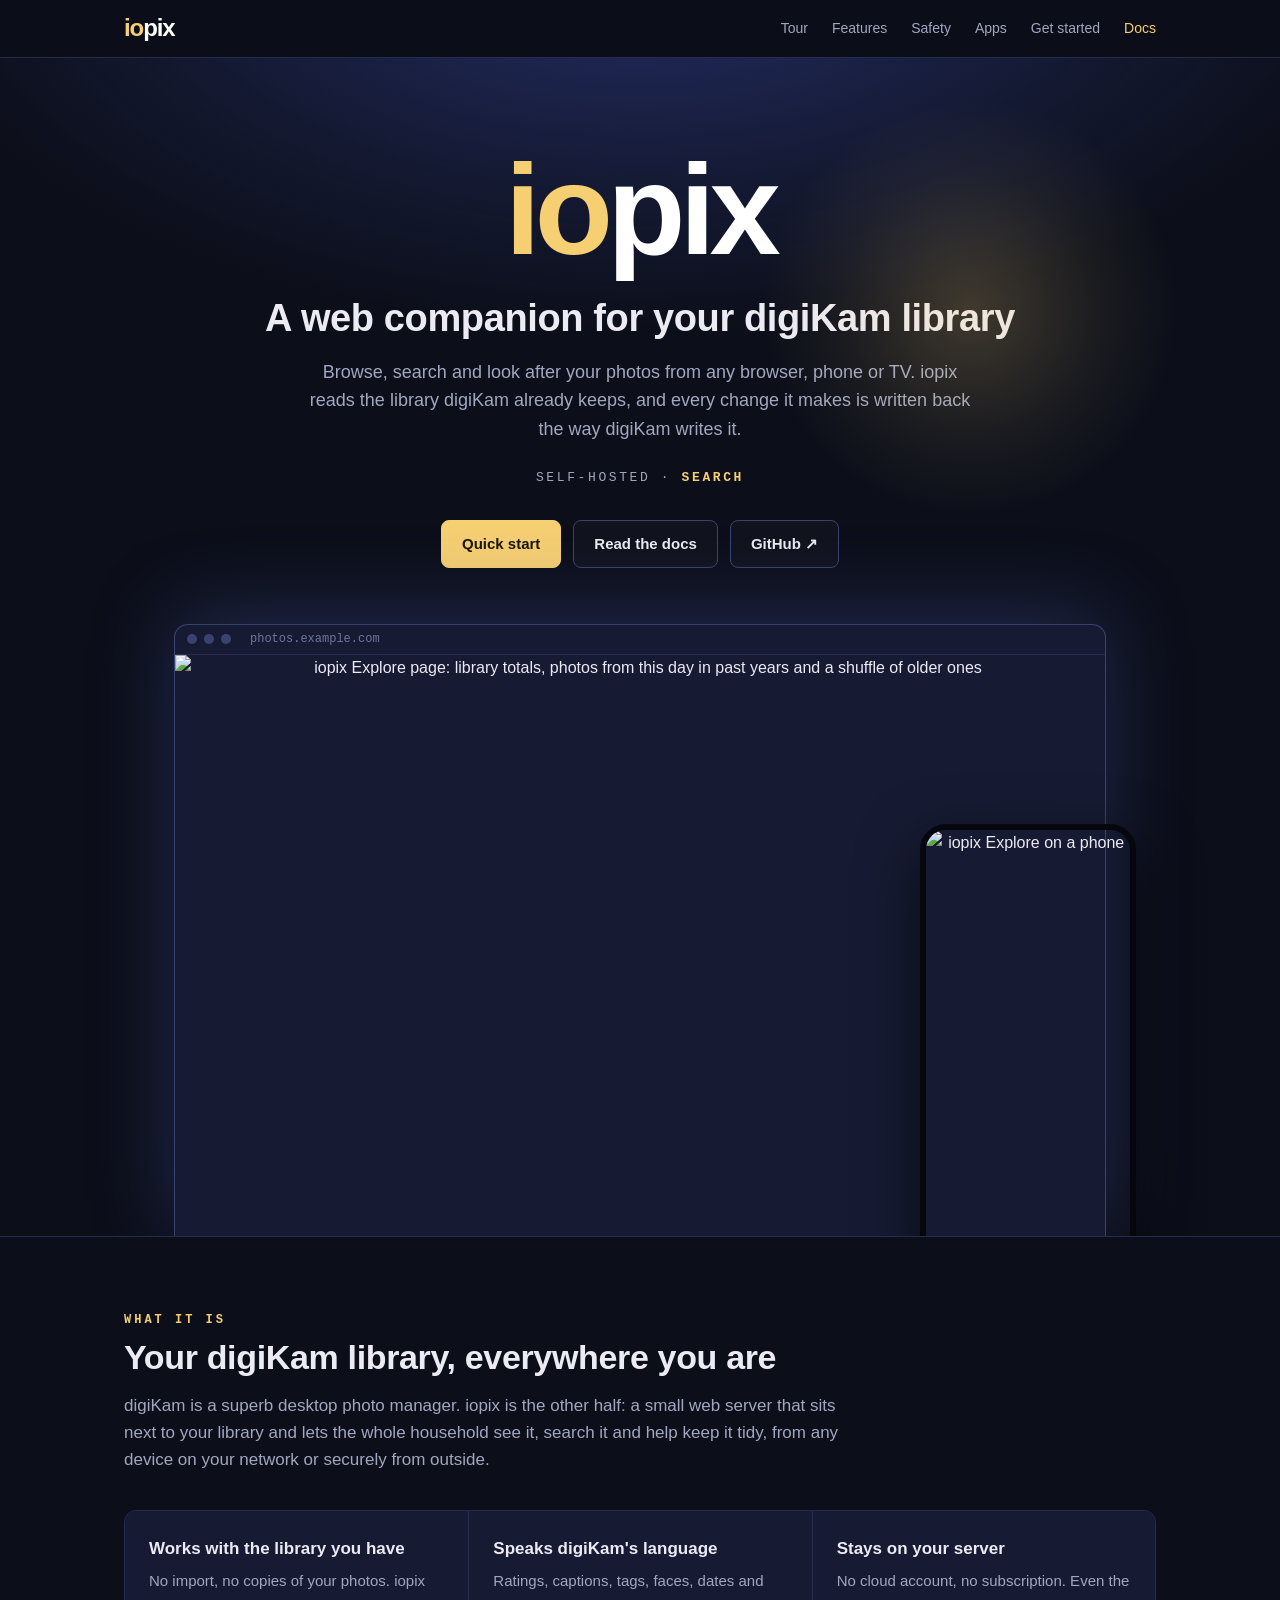
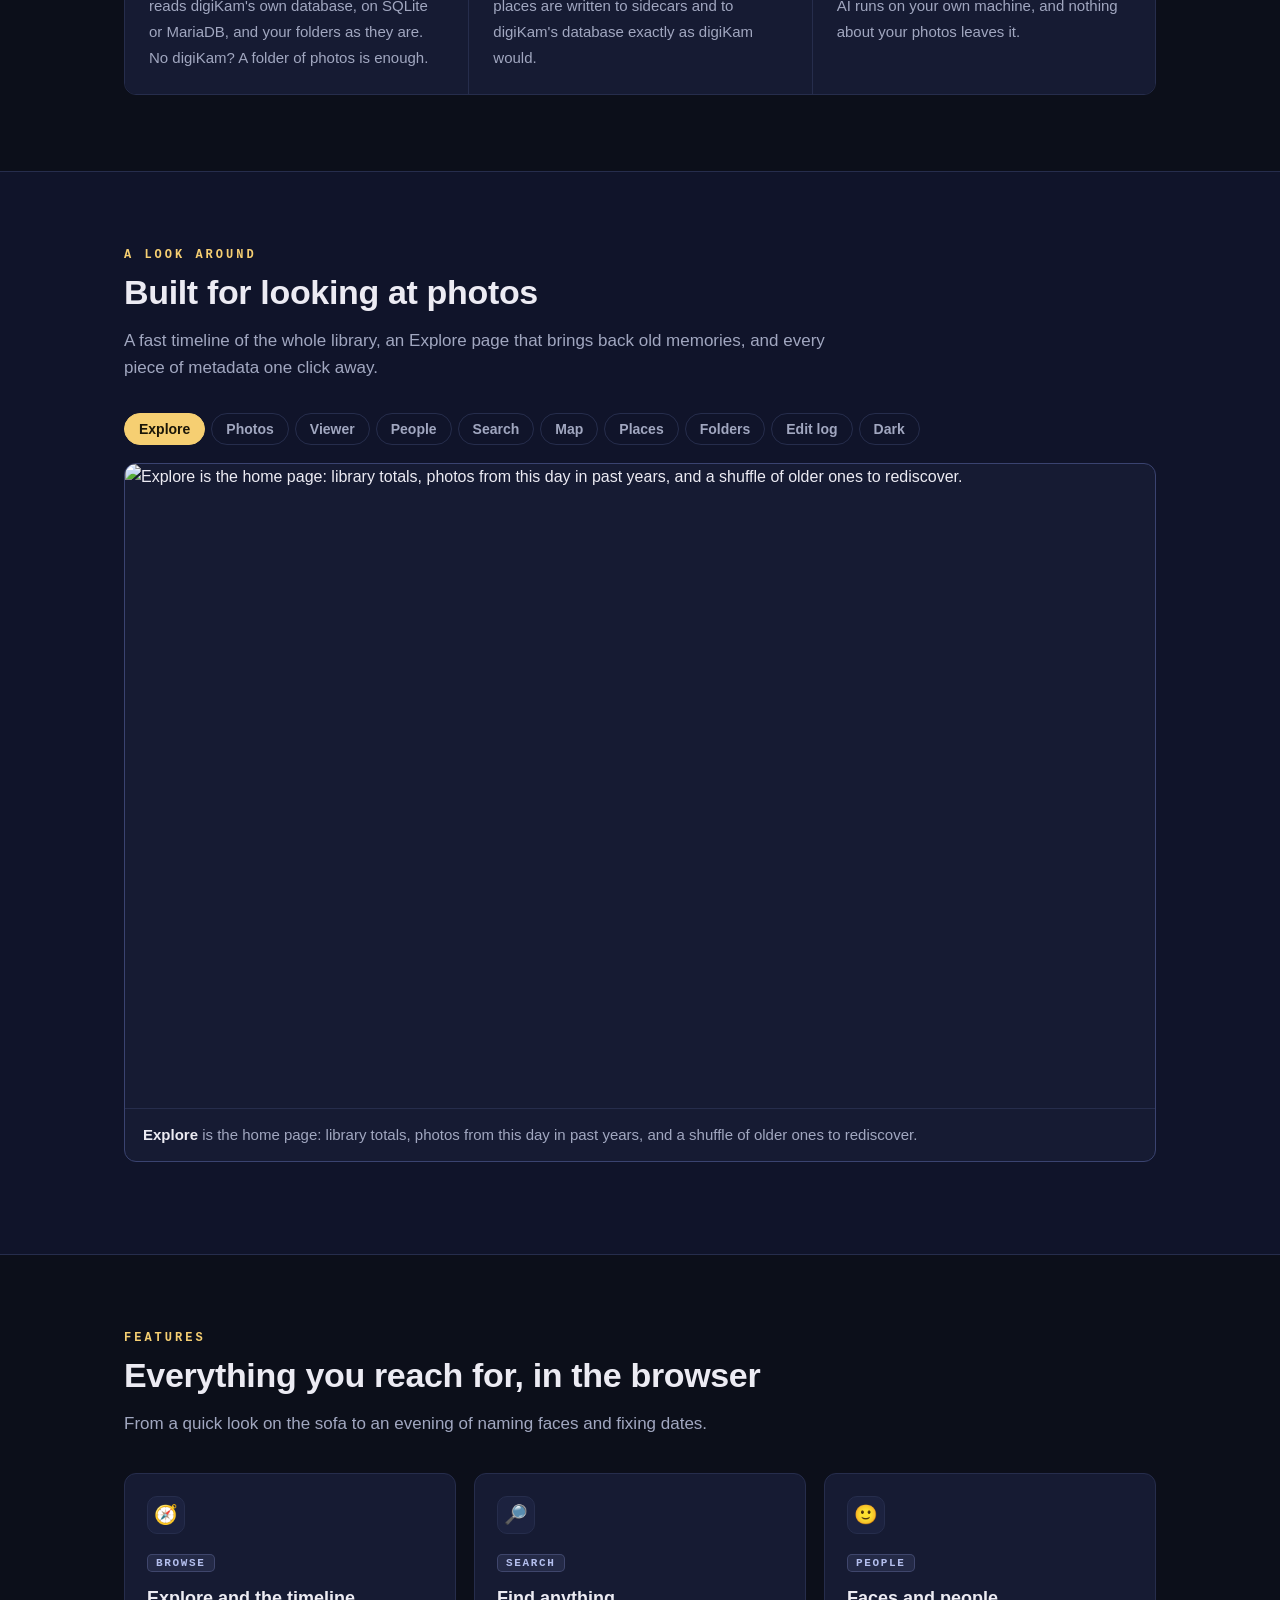
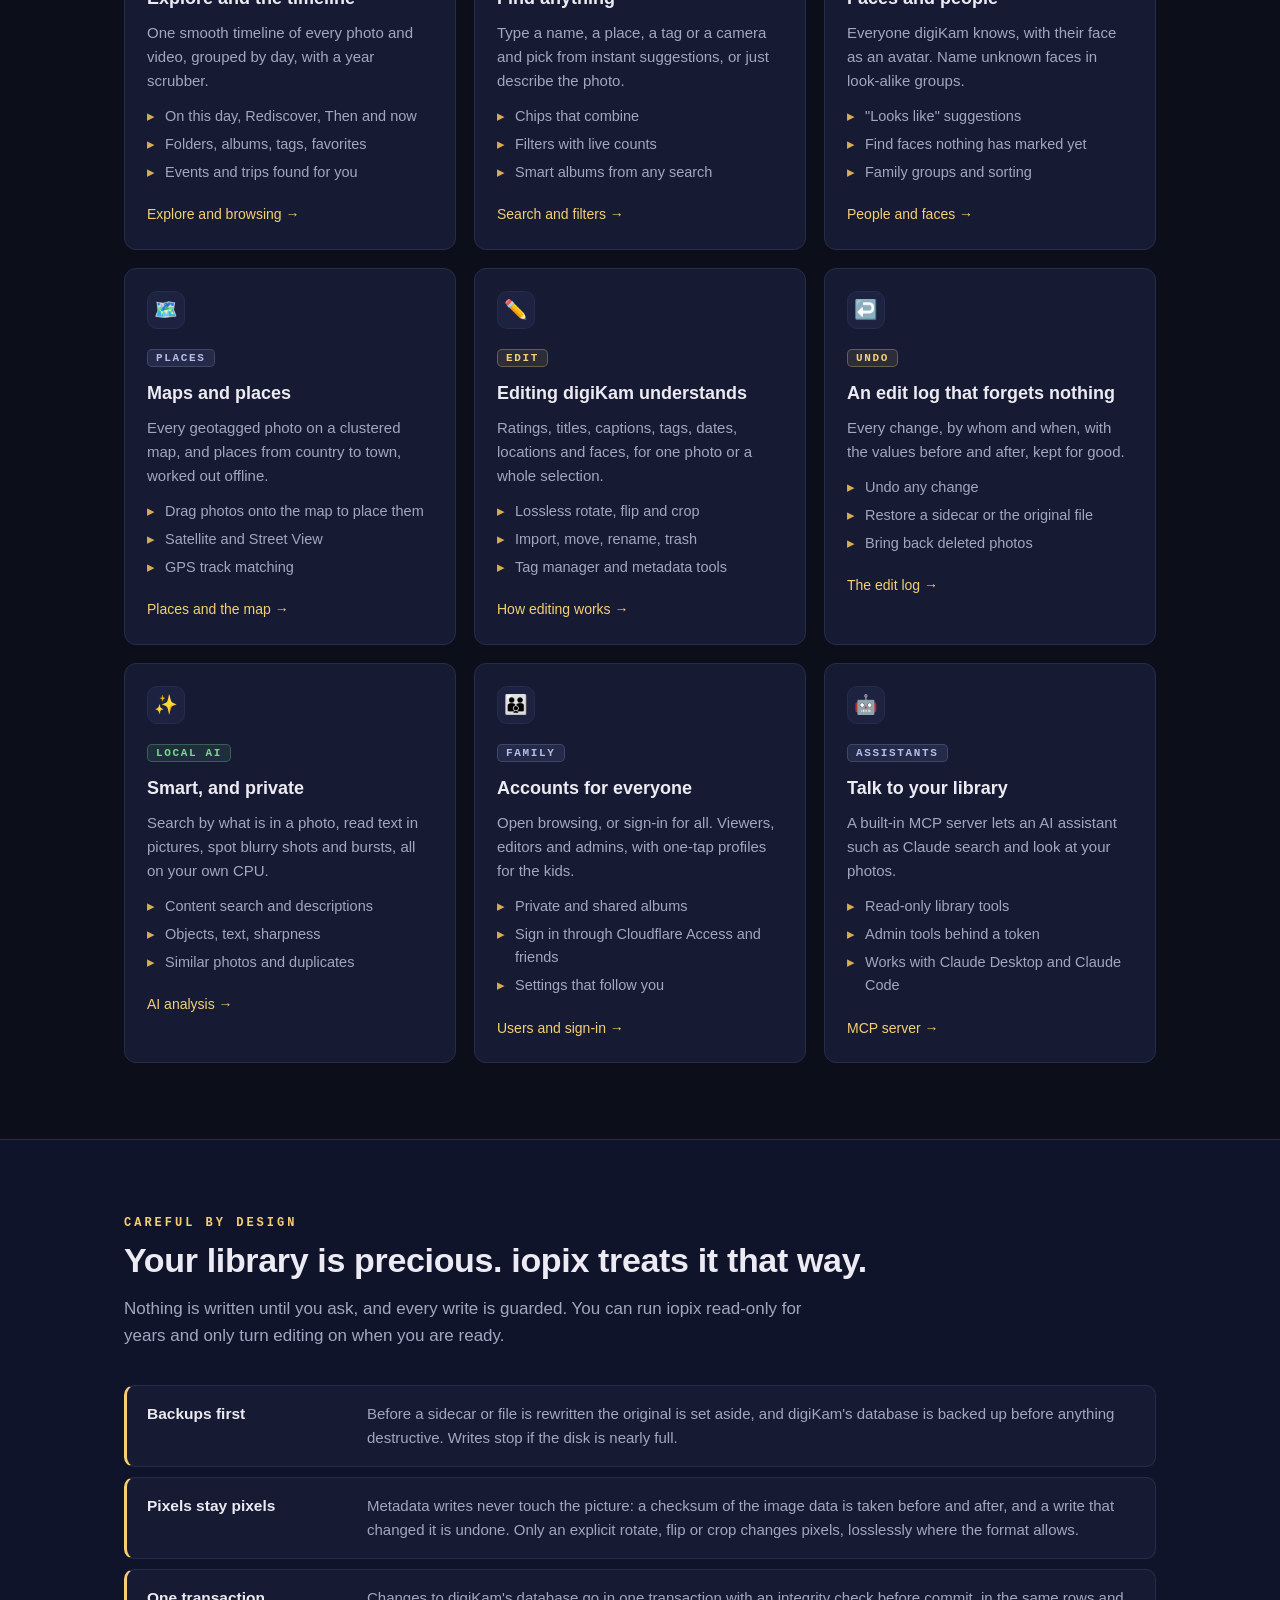
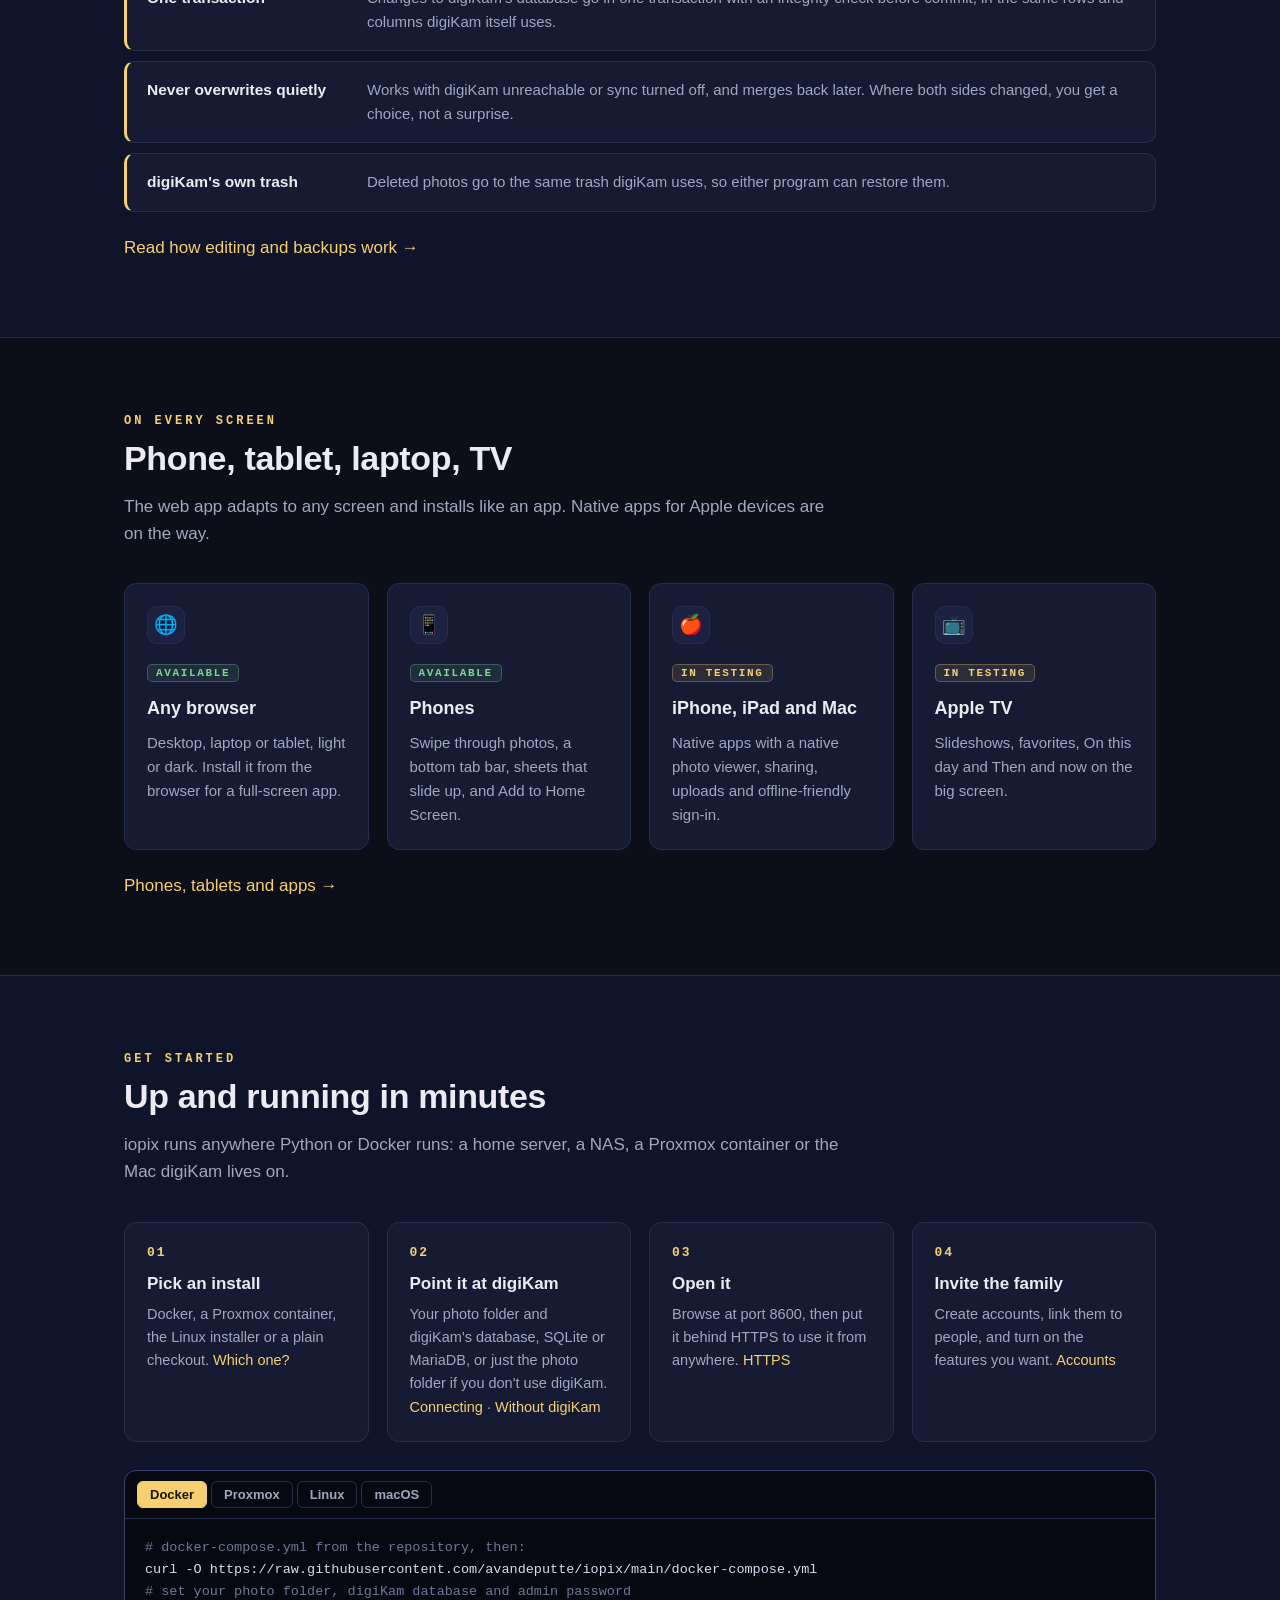
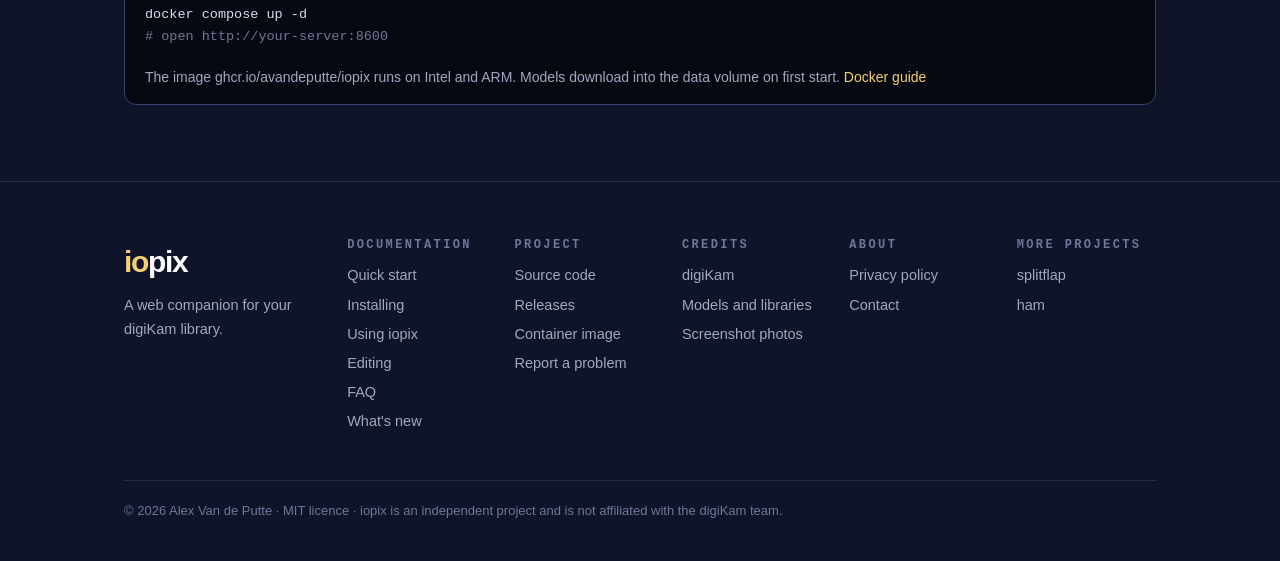
==== commit dd2c65ea: "Website: publish from GitHub, What's new page .github/workflows/site.yml builds site/ and publishes " ====
--- a/site/home/index.html
+++ b/site/home/index.html
@@ -280,7 +280,7 @@
   <div class="wrap">
     <div class="fcols">
       <div><span class="wm"><span class="io">io</span><span class="pix">pix</span></span><p>A web companion for your digiKam library.</p></div>
-      <div><h4>Documentation</h4><a href="docs/start/quick-start/">Quick start</a><a href="docs/install/choosing/">Installing</a><a href="docs/use/explore/">Using iopix</a><a href="docs/edit/how-editing-works/">Editing</a><a href="docs/reference/faq/">FAQ</a></div>
+      <div><h4>Documentation</h4><a href="docs/start/quick-start/">Quick start</a><a href="docs/install/choosing/">Installing</a><a href="docs/use/explore/">Using iopix</a><a href="docs/edit/how-editing-works/">Editing</a><a href="docs/reference/faq/">FAQ</a><a href="docs/whats-new/">What's new</a></div>
       <div><h4>Project</h4><a href="https://github.com/avandeputte/iopix">Source code</a><a href="https://github.com/avandeputte/iopix/releases">Releases</a><a href="https://github.com/avandeputte/iopix/pkgs/container/iopix">Container image</a><a href="https://github.com/avandeputte/iopix/issues">Report a problem</a></div>
       <div><h4>Credits</h4><a href="https://www.digikam.org">digiKam</a><a href="docs/reference/credits/">Models and libraries</a><a href="docs/reference/credits/#screenshots">Screenshot photos</a></div>
       <div><h4>About</h4><a href="privacy/">Privacy policy</a><a href="https://github.com/avandeputte/iopix/issues">Contact</a></div>
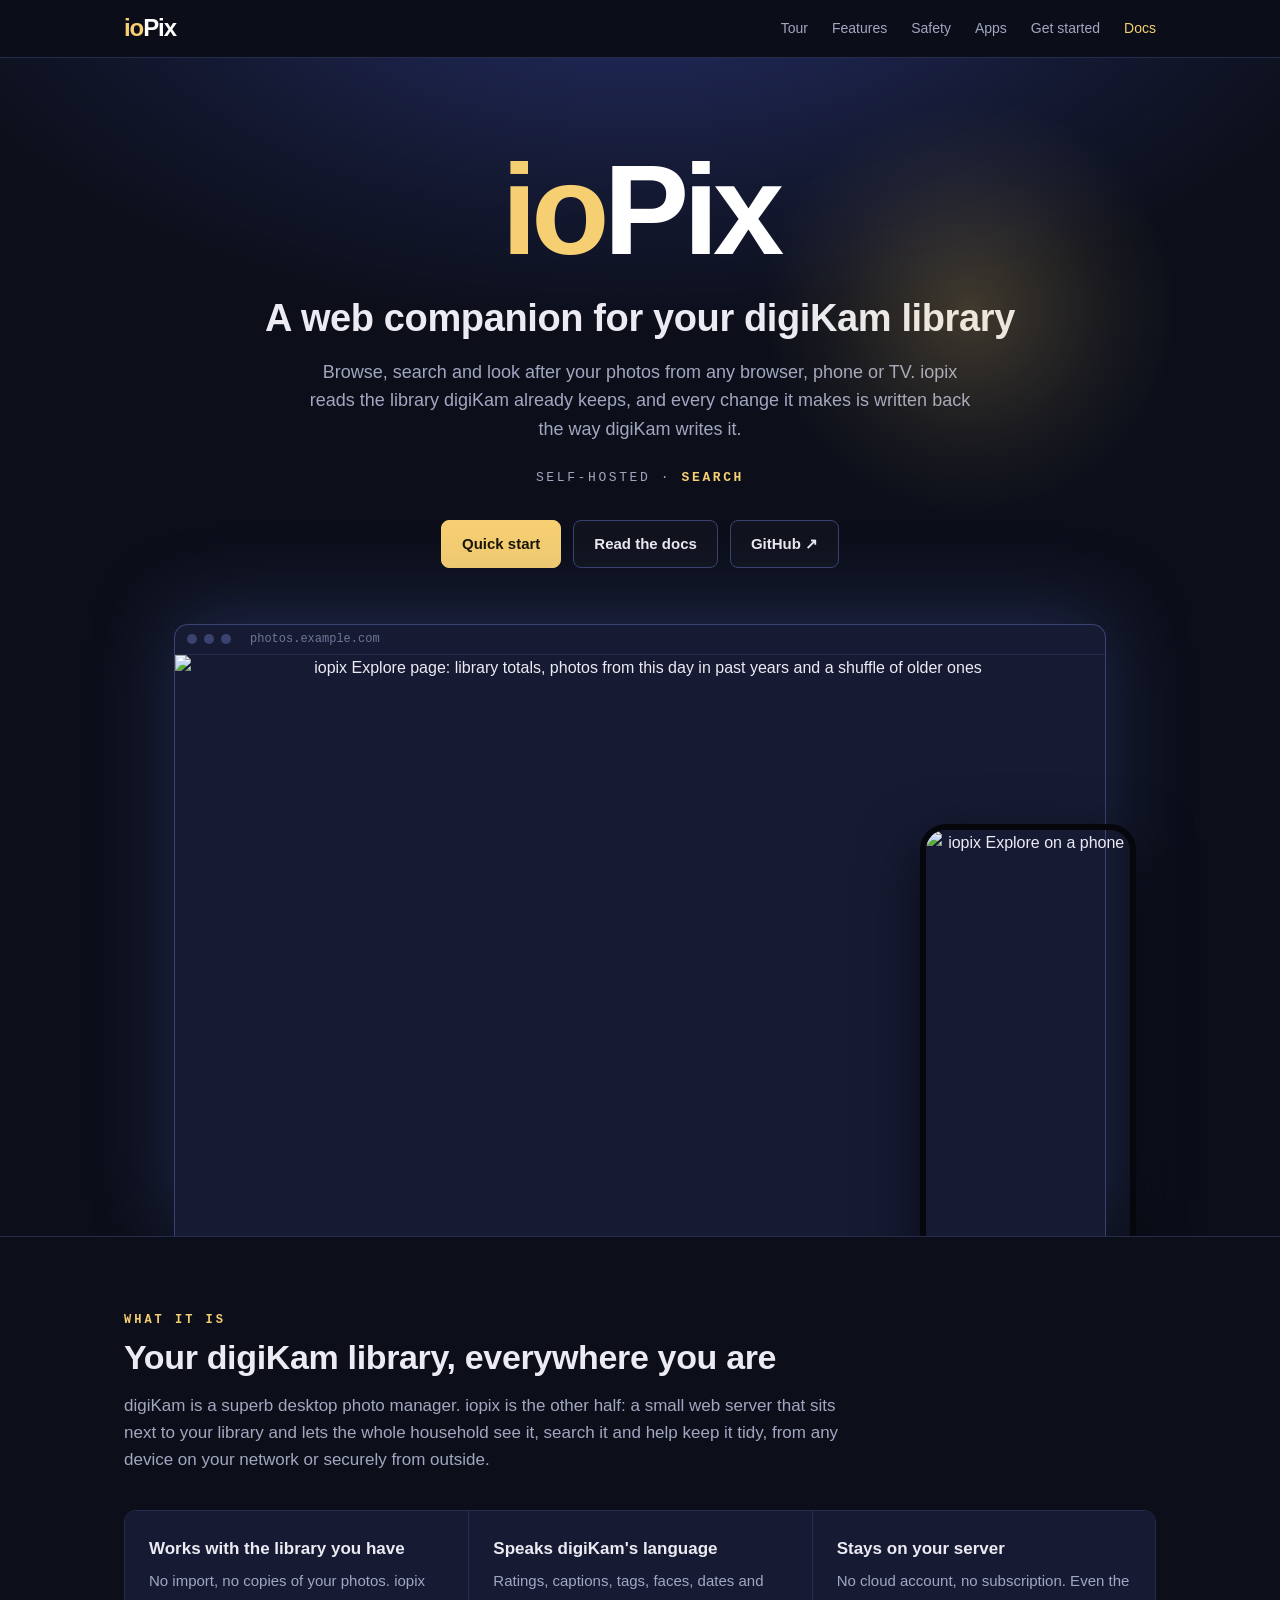
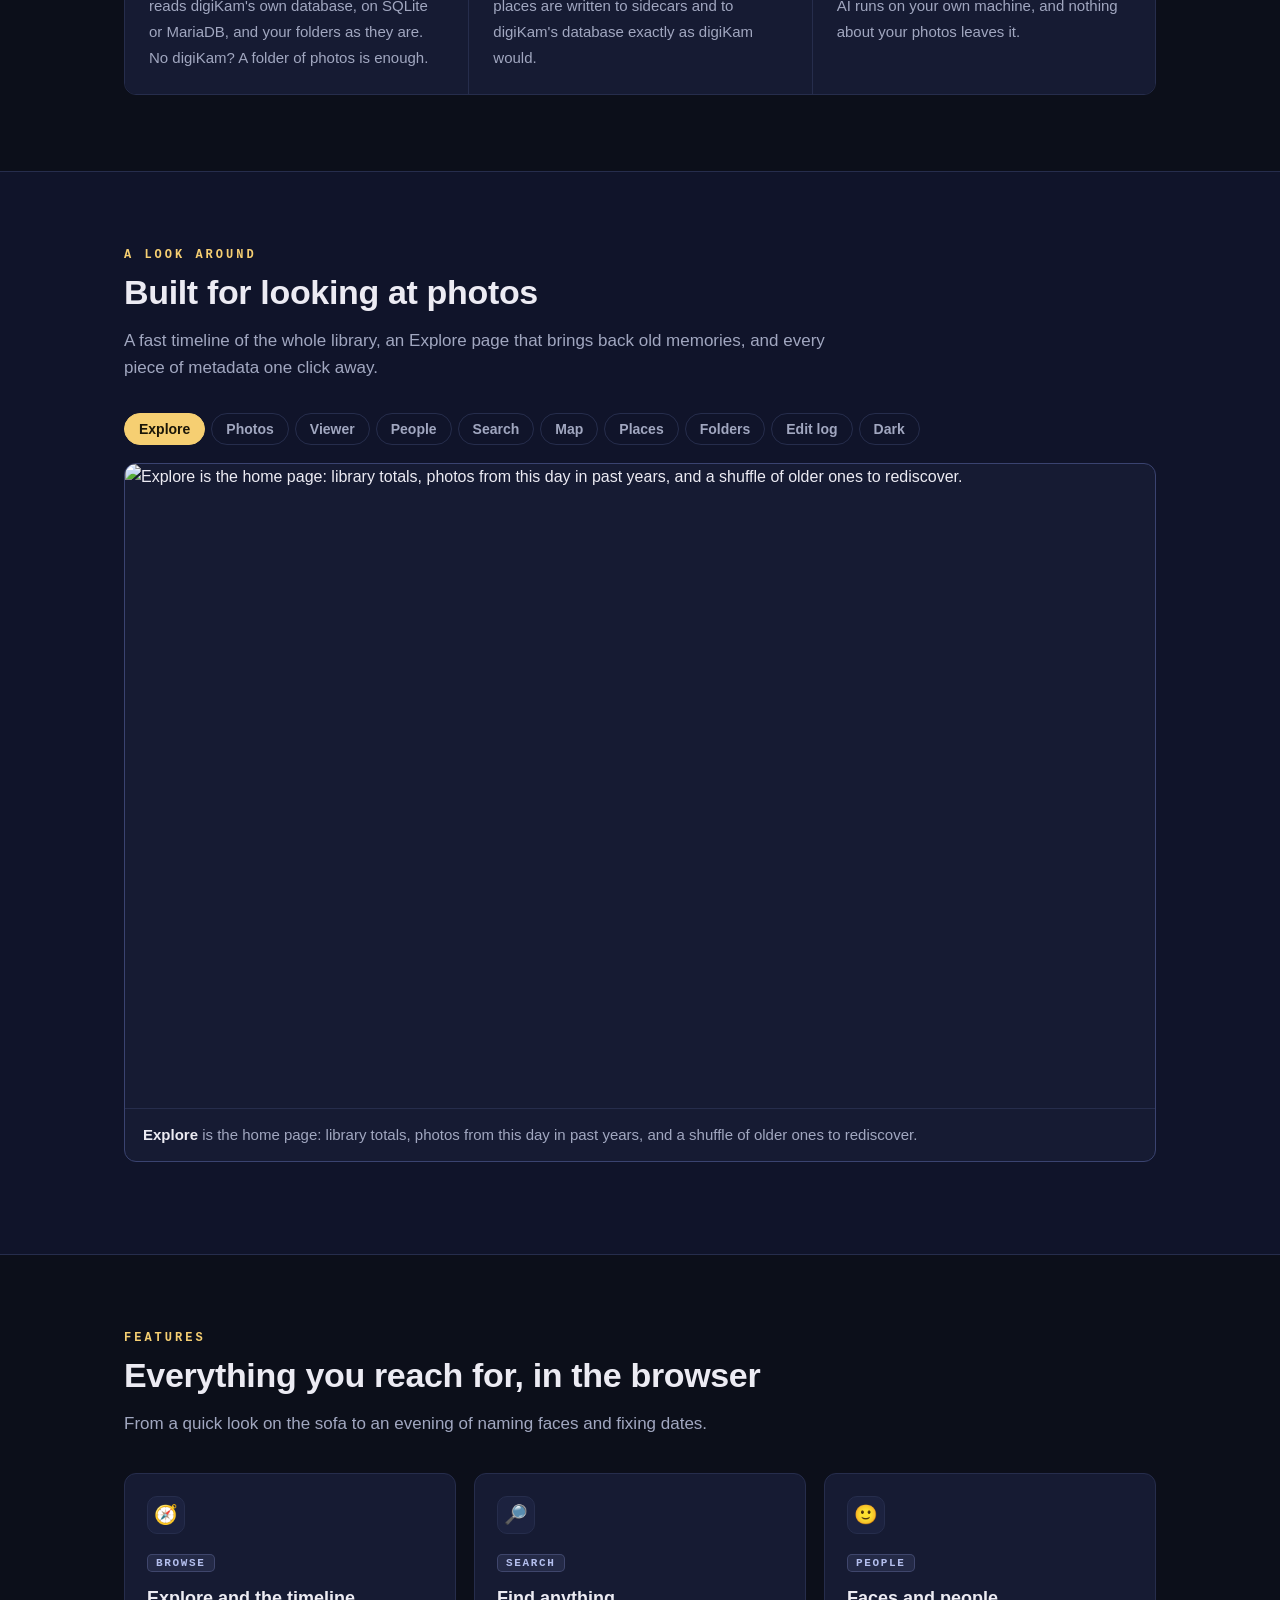
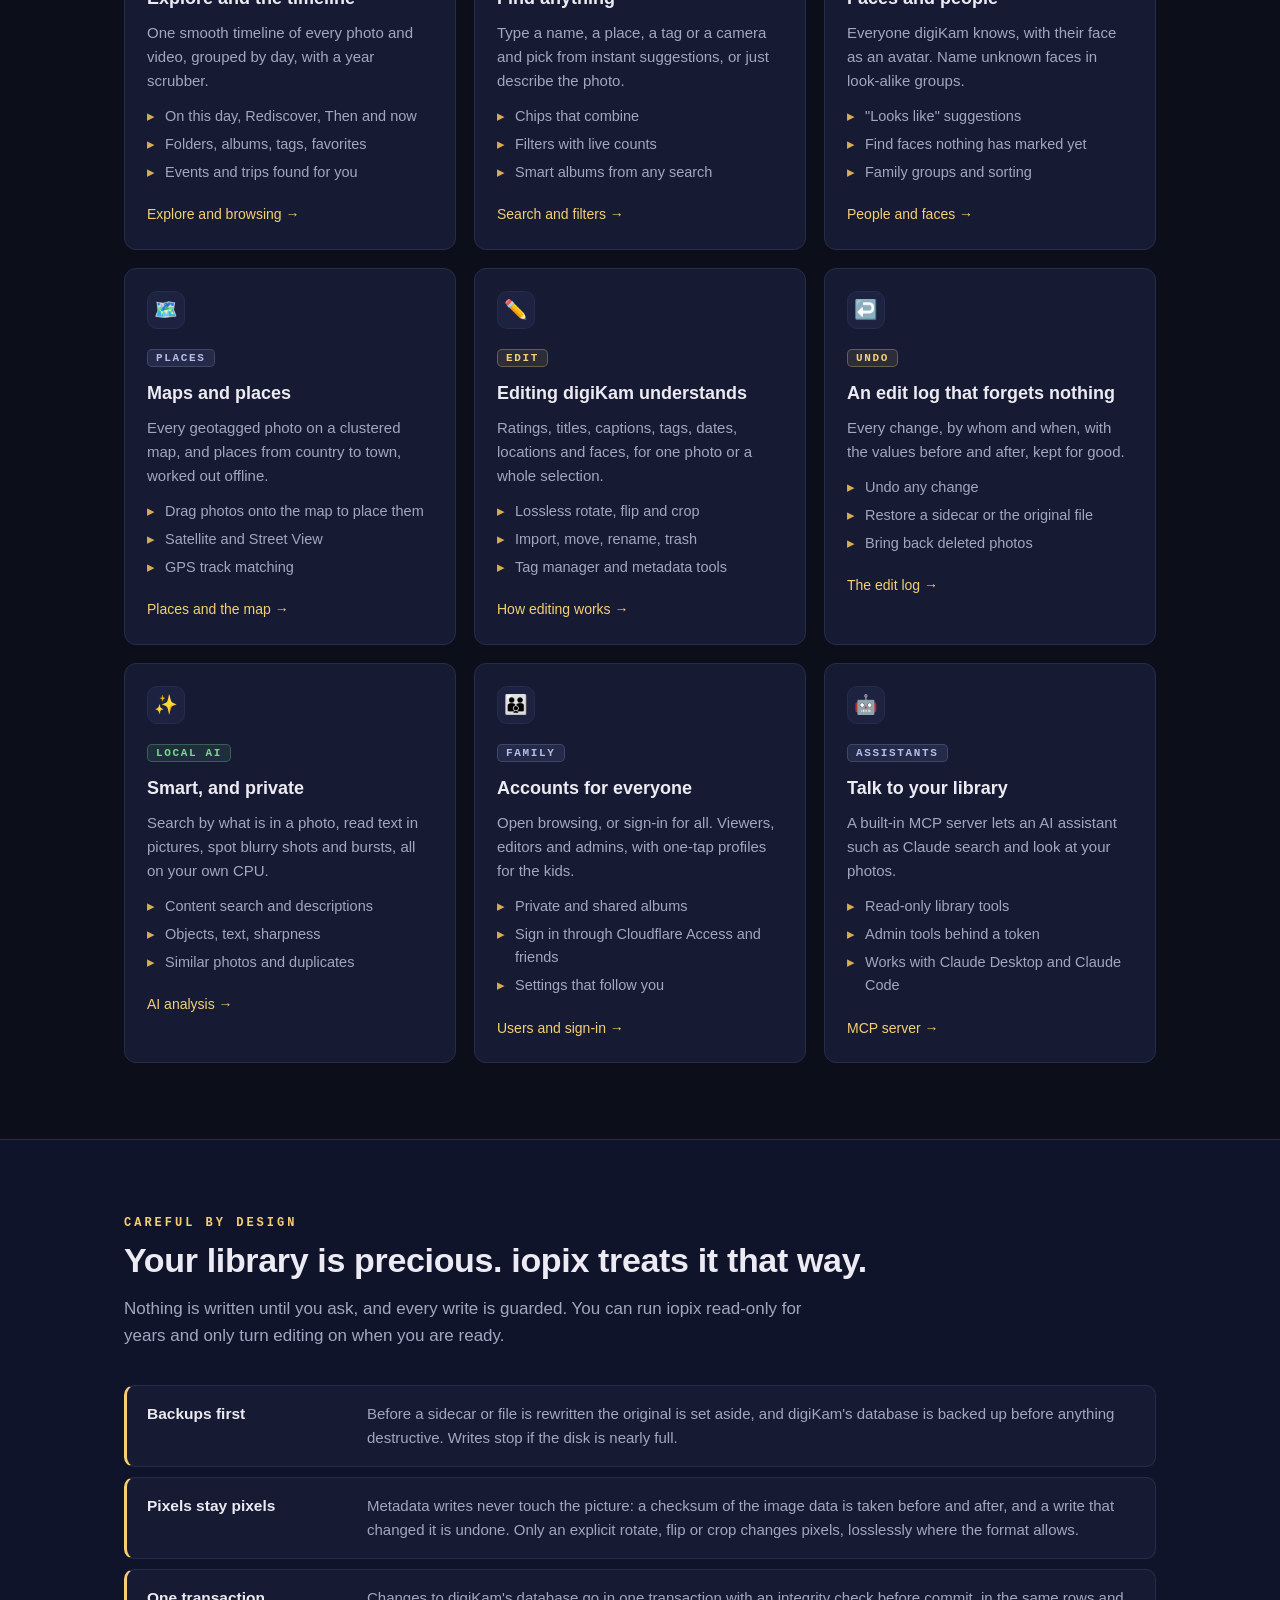
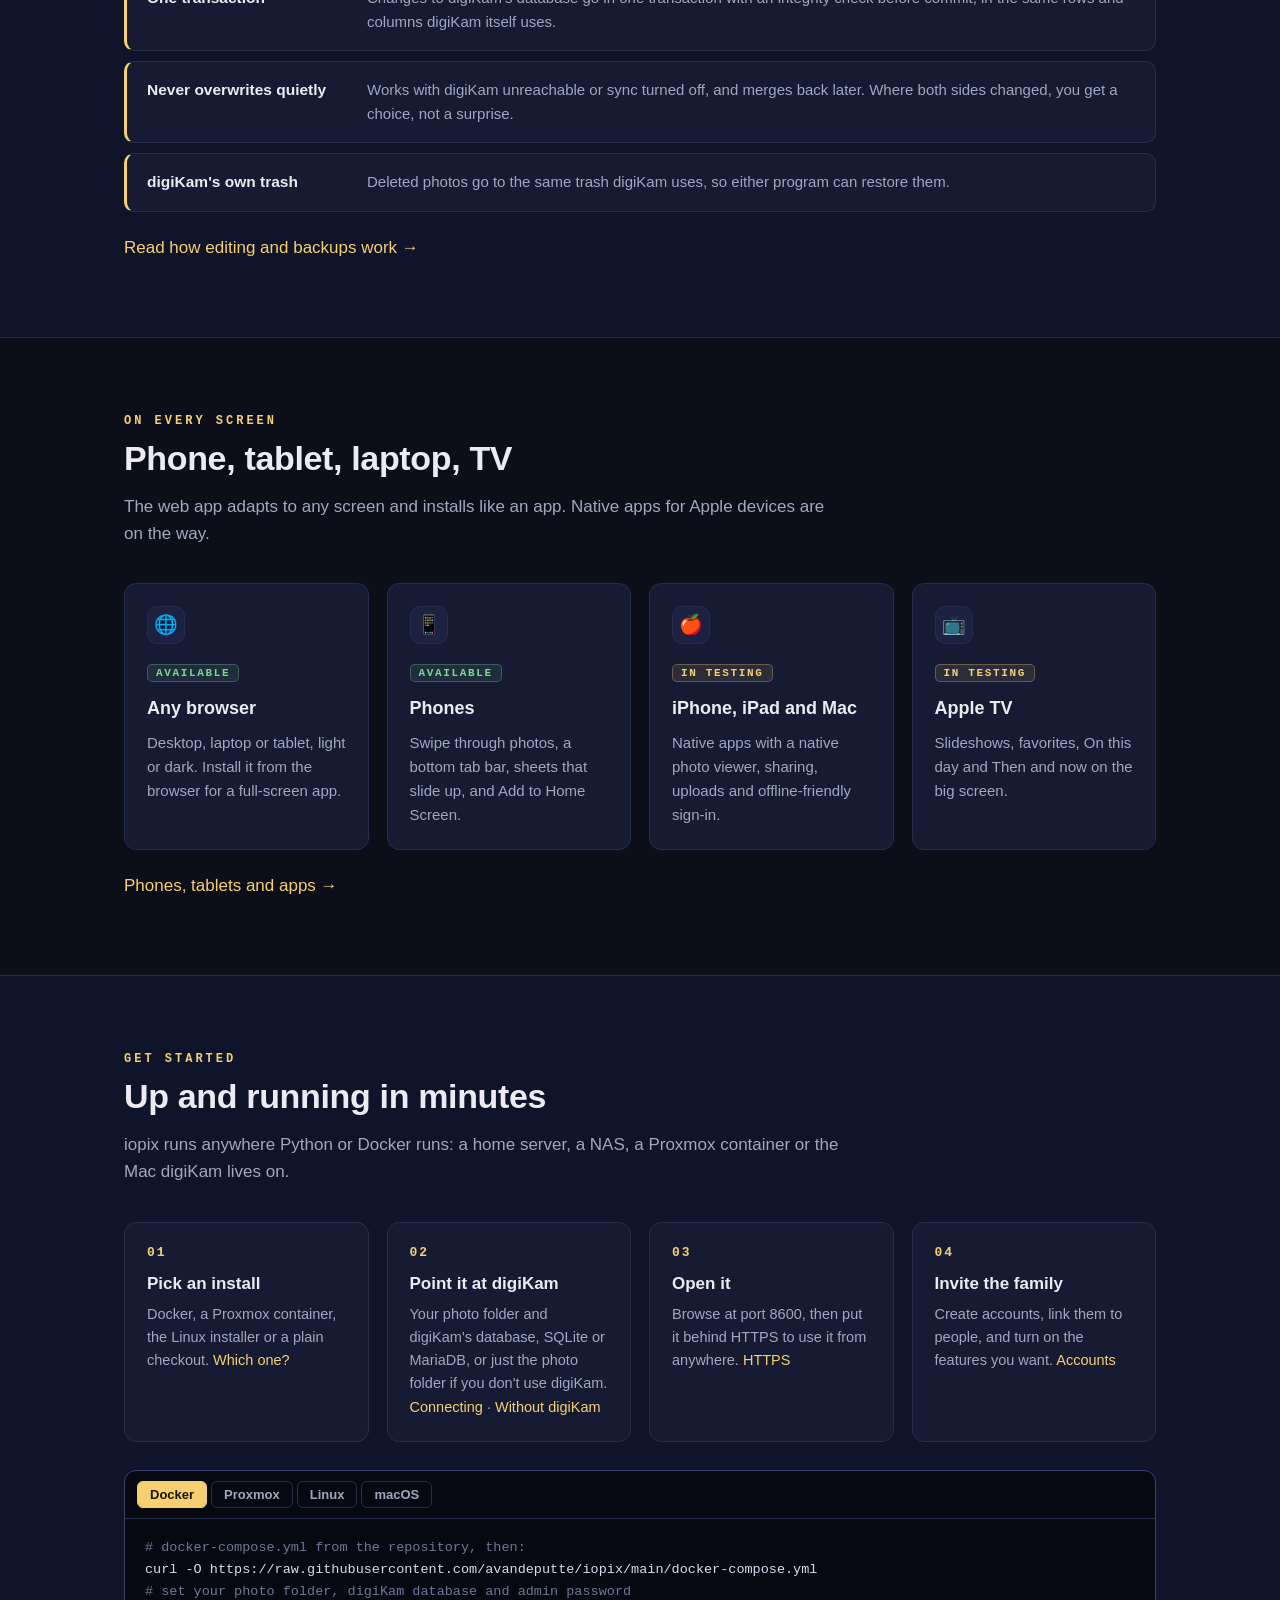
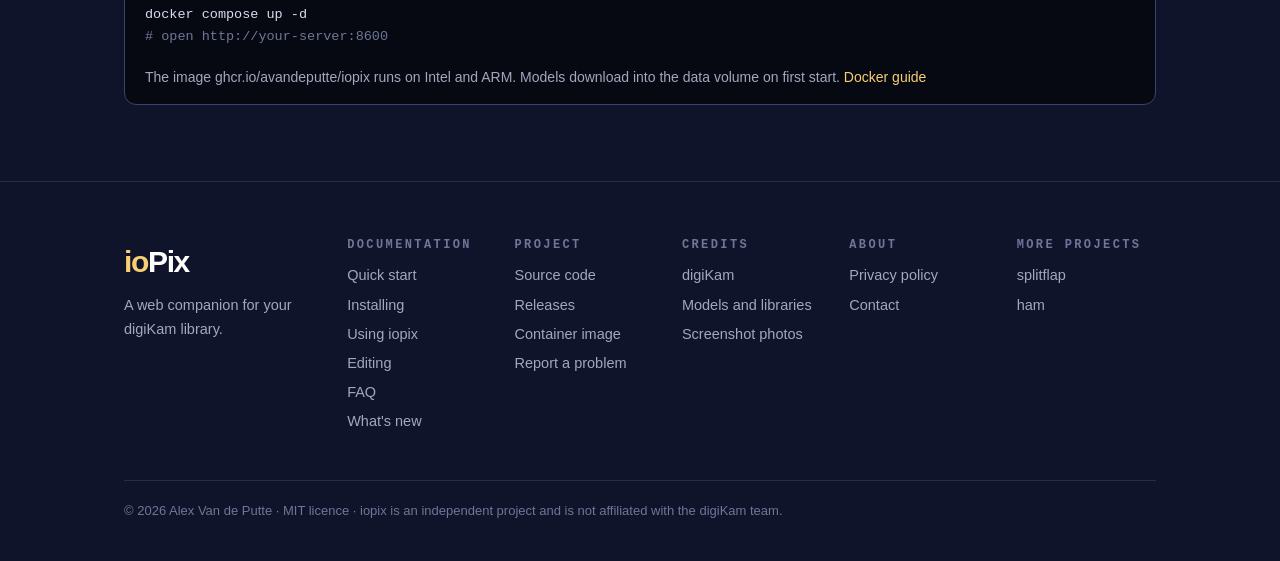
==== commit 50aa1703: "v1.118.1: The wordmark reads ioPix. The name now has a capital P, like the other ioThing apps, in th" ====
--- a/site/home/index.html
+++ b/site/home/index.html
@@ -3,7 +3,7 @@
 <head>
 <meta charset="utf-8">
 <meta name="viewport" content="width=device-width, initial-scale=1">
-<title>iopix · a web companion for your digiKam library</title>
+<title>ioPix · a web companion for your digiKam library</title>
 <meta name="description" content="iopix puts your digiKam photo library in the browser: browse, search, name faces, tag, map and edit from any device, written back the way digiKam writes it. Self-hosted, with local AI.">
 <meta property="og:title" content="iopix · a web companion for your digiKam library">
 <meta property="og:description" content="Browse, search and manage your digiKam library from any browser. Self-hosted, careful with your files, with local AI.">
@@ -31,7 +31,7 @@
 code{font:.9em var(--mono);background:var(--card2);border:1px solid var(--line);border-radius:6px;padding:.1em .4em}
 .wrap{max-width:1080px;margin:0 auto;padding:0 24px}
 
-/* wordmark: "io" sun gold, "pix" white on dark */
+/* wordmark: "io" sun gold, "Pix" white on dark */
 .wm{font-weight:800;letter-spacing:-.045em;white-space:nowrap}
 .wm .io{color:var(--gold)}.wm .pix{color:#fff}
 
@@ -148,7 +148,7 @@
 <body>
 
 <nav class="top"><div class="wrap">
-  <a class="wm" href="./" aria-label="iopix home"><span class="io">io</span><span class="pix">pix</span></a>
+  <a class="wm" href="./" aria-label="ioPix home"><span class="io">io</span><span class="pix">Pix</span></a>
   <div class="links">
     <a href="#tour">Tour</a>
     <a href="#features">Features</a>
@@ -162,7 +162,7 @@
 <header class="hero">
   <div class="sun" aria-hidden="true"></div>
   <div class="wrap">
-    <span class="wm big"><span class="io">io</span><span class="pix">pix</span></span>
+    <span class="wm big"><span class="io">io</span><span class="pix">Pix</span></span>
     <h1>A web companion for your digiKam library</h1>
     <p class="sub">Browse, search and look after your photos from any browser, phone or TV. iopix reads the library digiKam already keeps, and every change it makes is written back the way digiKam writes it.</p>
     <div class="rotor" aria-hidden="true">Self-hosted · <b id="rotor">Browse</b></div>
@@ -279,7 +279,7 @@
 <footer>
   <div class="wrap">
     <div class="fcols">
-      <div><span class="wm"><span class="io">io</span><span class="pix">pix</span></span><p>A web companion for your digiKam library.</p></div>
+      <div><span class="wm"><span class="io">io</span><span class="pix">Pix</span></span><p>A web companion for your digiKam library.</p></div>
       <div><h4>Documentation</h4><a href="docs/start/quick-start/">Quick start</a><a href="docs/install/choosing/">Installing</a><a href="docs/use/explore/">Using iopix</a><a href="docs/edit/how-editing-works/">Editing</a><a href="docs/reference/faq/">FAQ</a><a href="docs/whats-new/">What's new</a></div>
       <div><h4>Project</h4><a href="https://github.com/avandeputte/iopix">Source code</a><a href="https://github.com/avandeputte/iopix/releases">Releases</a><a href="https://github.com/avandeputte/iopix/pkgs/container/iopix">Container image</a><a href="https://github.com/avandeputte/iopix/issues">Report a problem</a></div>
       <div><h4>Credits</h4><a href="https://www.digikam.org">digiKam</a><a href="docs/reference/credits/">Models and libraries</a><a href="docs/reference/credits/#screenshots">Screenshot photos</a></div>
